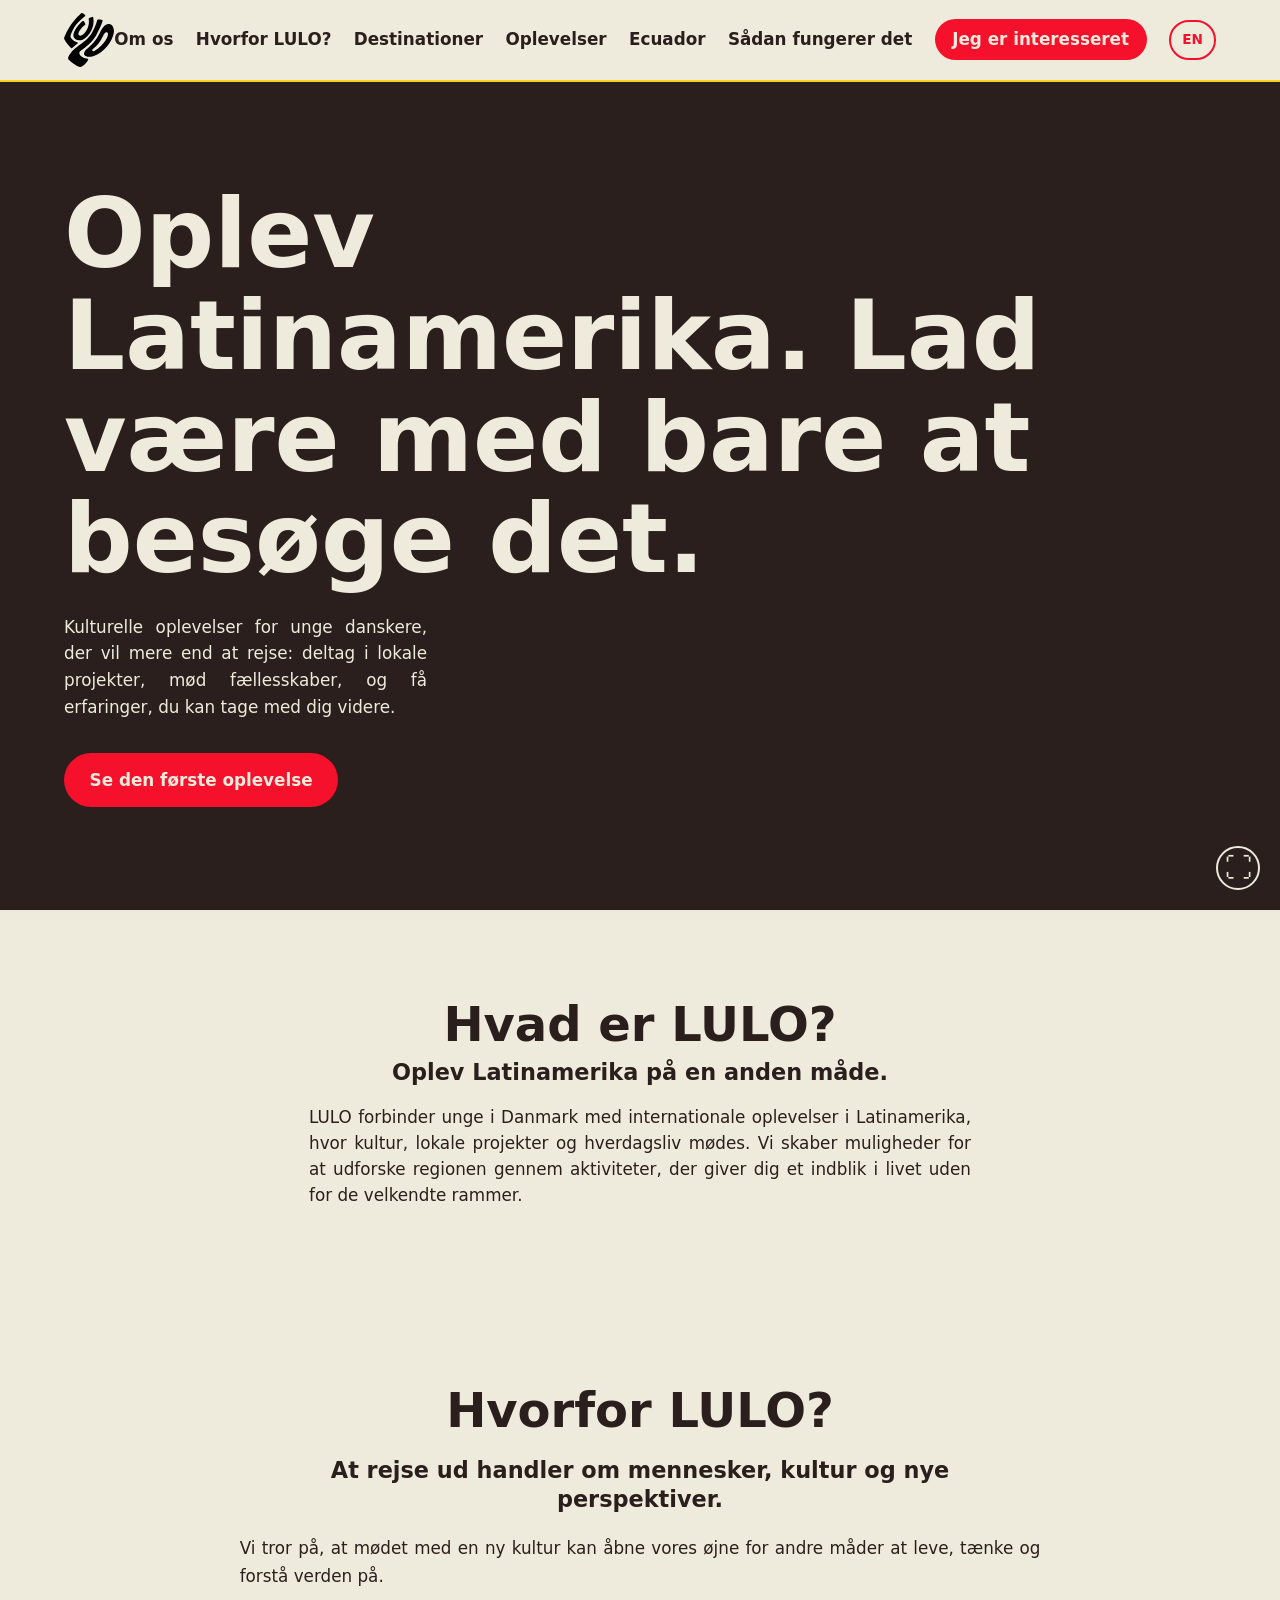
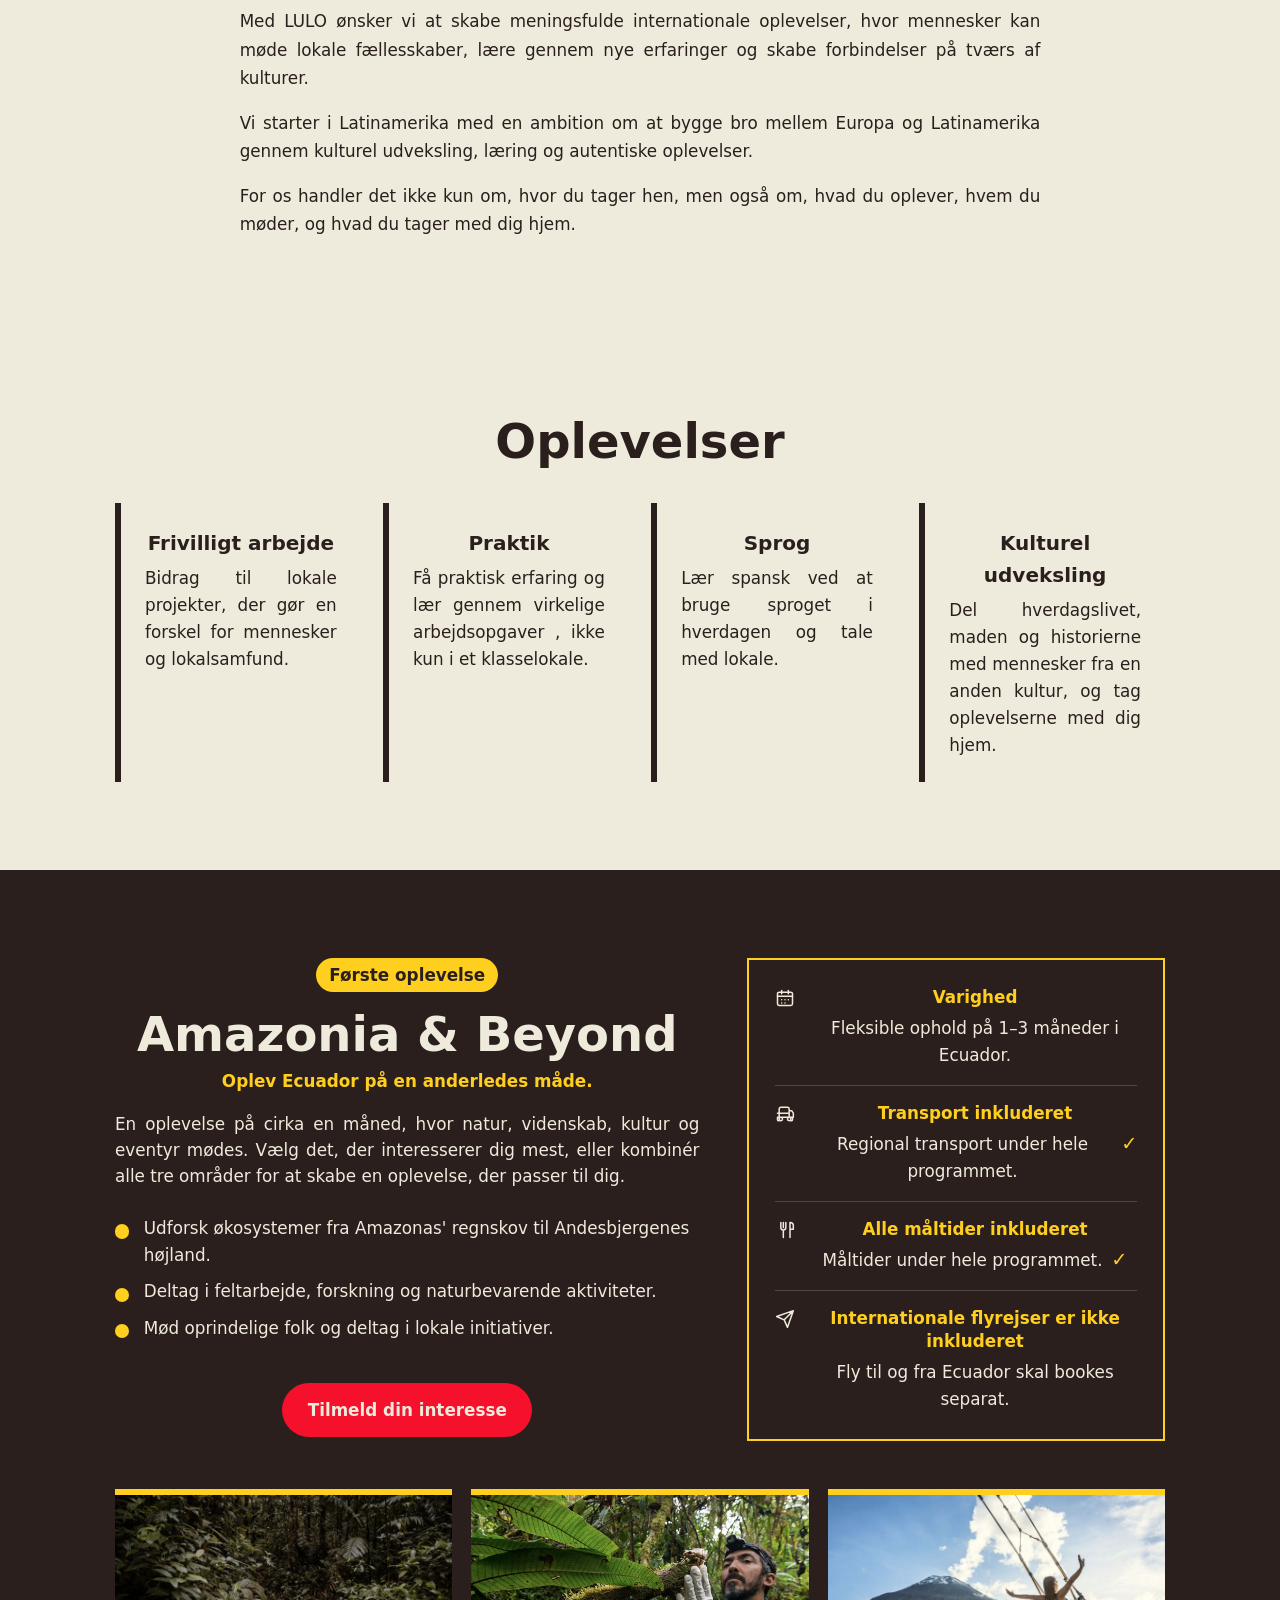
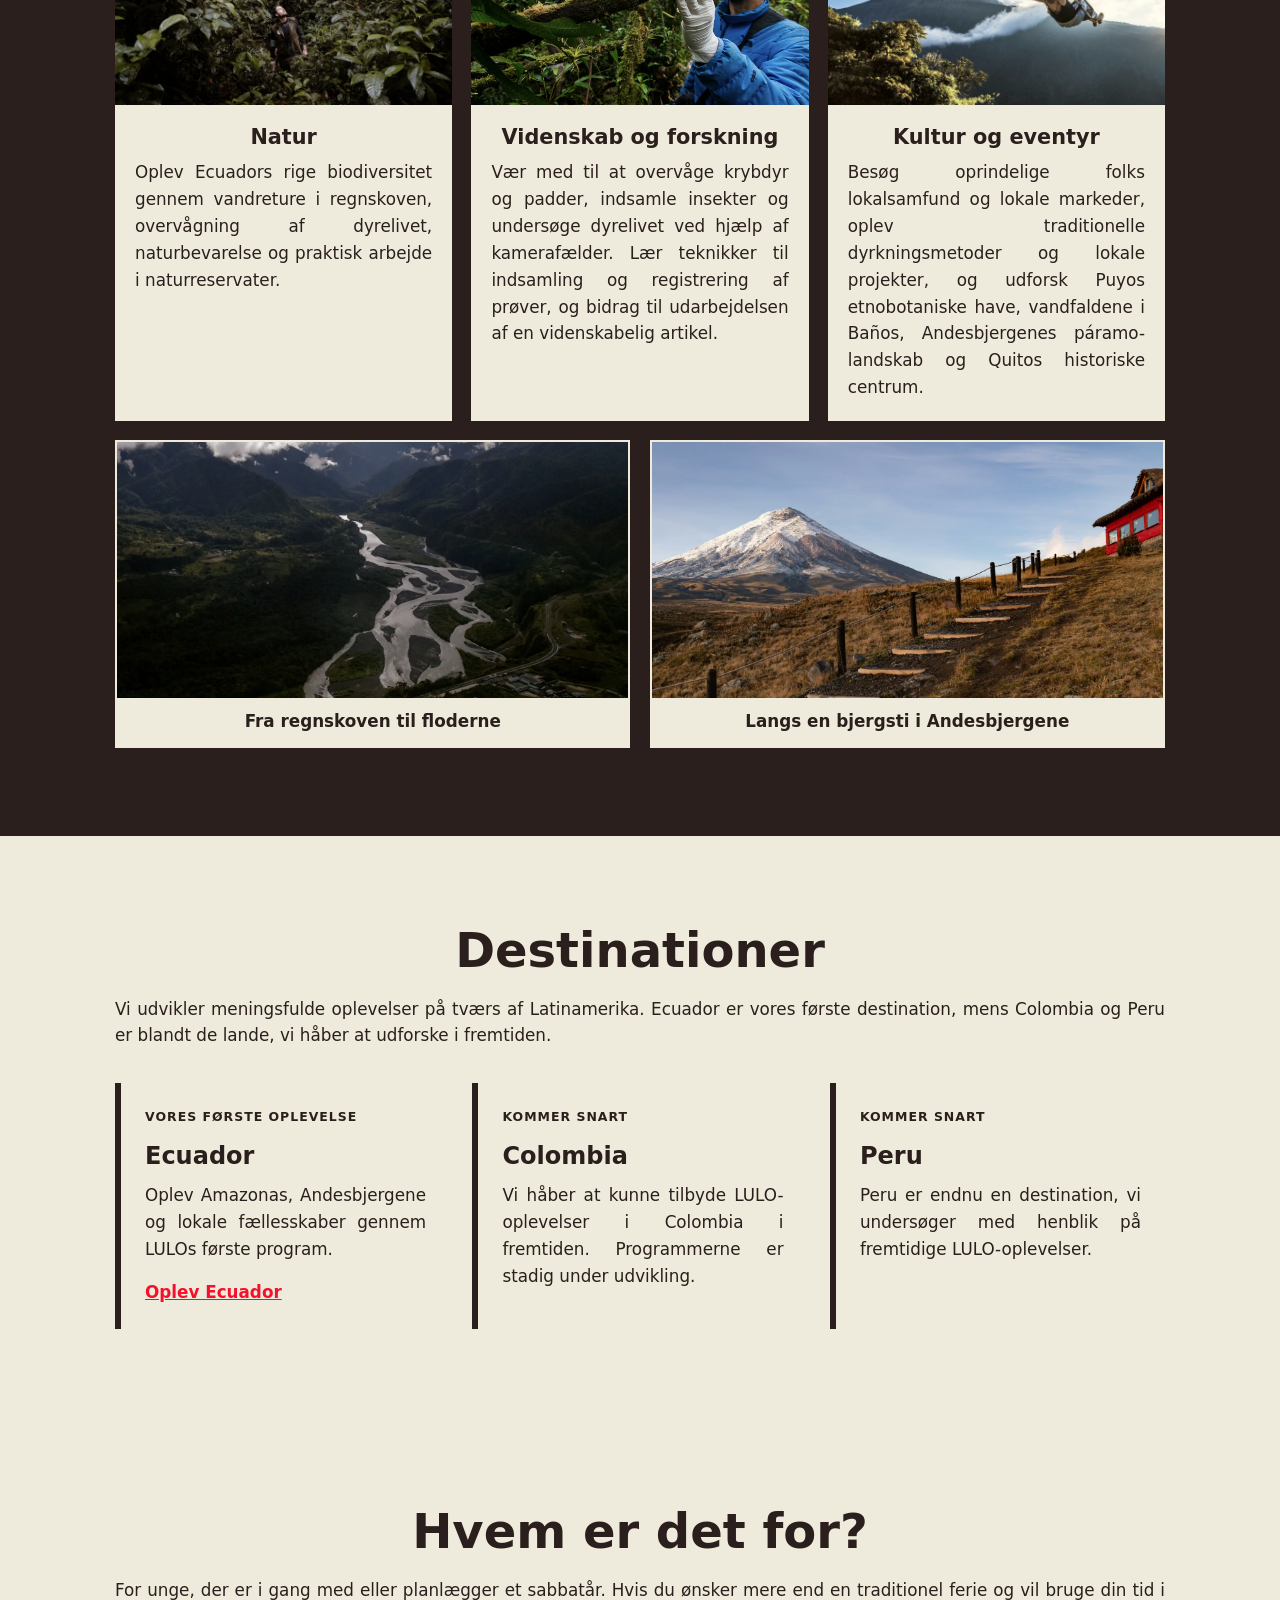
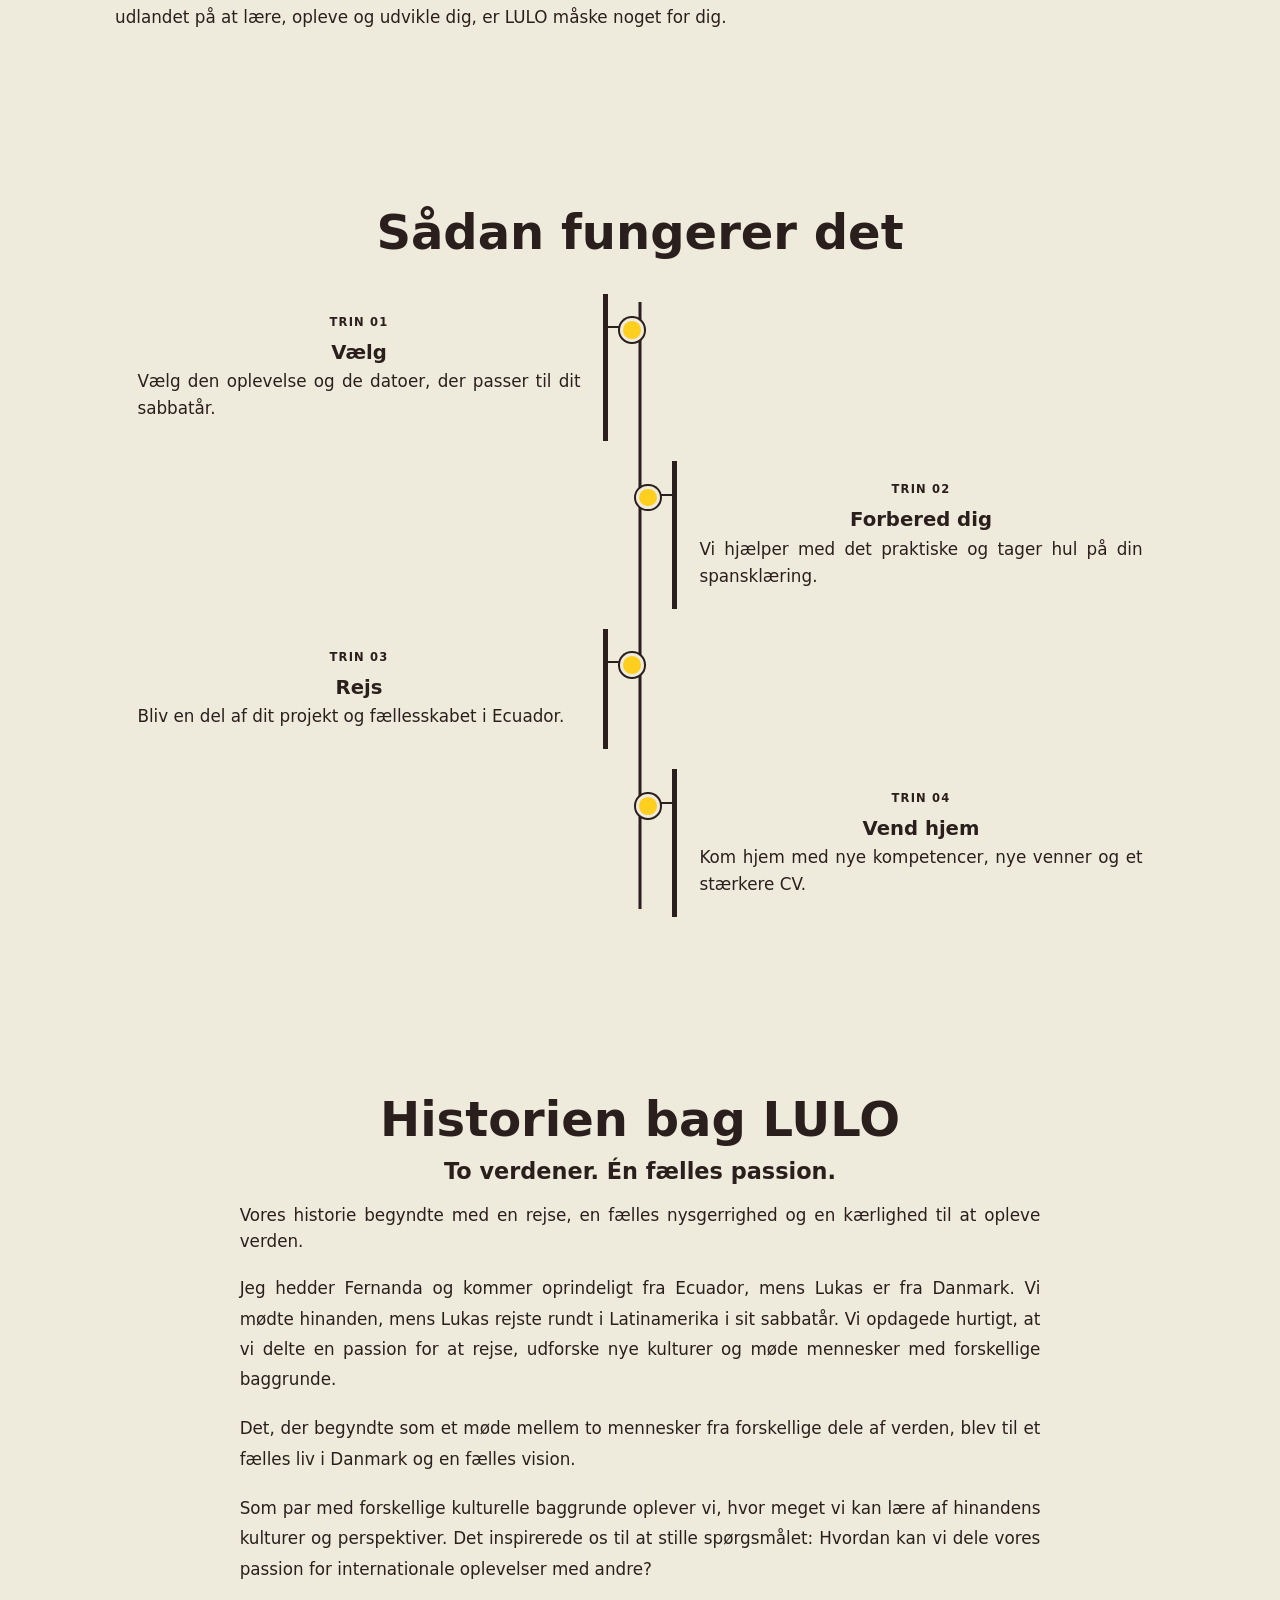
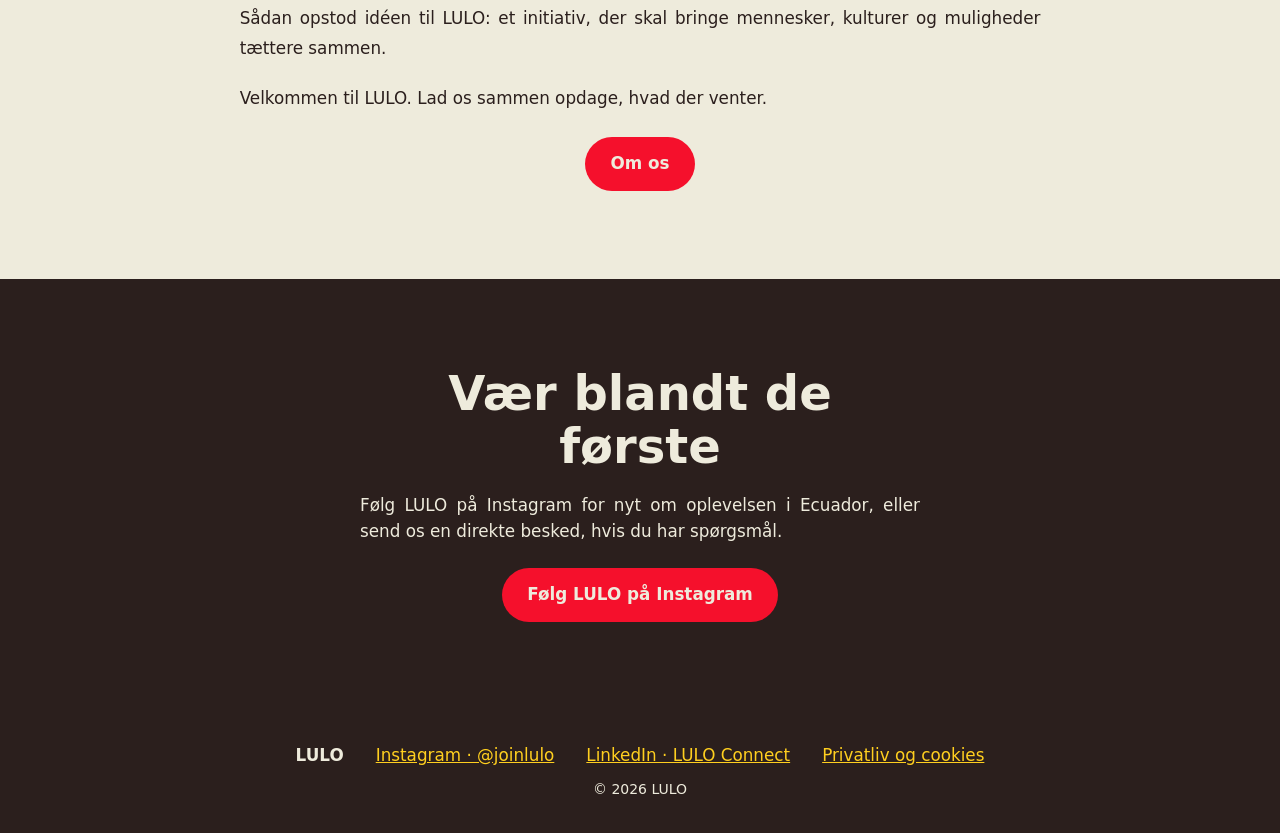
==== index.html @ 4ddab5bb "First upload" ====
<!DOCTYPE html>
<html lang="da">
<head>
  <!-- Basic page information and mobile viewport settings. -->
  <meta charset="utf-8">
  <meta name="viewport" content="width=device-width, initial-scale=1">
  <title>LULO – Oplev Latinamerika på en anden måde</title>
  <meta name="description" content="LULO forbinder unge danskere med meningsfulde kulturelle oplevelser i Latinamerika. Vi starter i Ecuador.">

  <!-- Use the visitor's system font; no external font request is needed. -->
  <link rel="stylesheet" href="css/style.css">

  <!-- Small icon shown in the browser tab. -->
  <link rel="icon" type="image/svg+xml" href="assets/lulo-logo-dark.svg">
  <link rel="icon" type="image/svg+xml" href="assets/lulo-logo-white.svg" media="(prefers-color-scheme: dark)">
</head>
<body>
  <a class="skip-link" href="#top">Gå til hovedindhold</a>

  <!-- Main navigation links to sections further down the page. -->
  <header class="nav">
    <a class="logo" href="index.html#top" aria-label="LULO – forsiden">
      <img src="assets/lulo-logo-dark.svg" alt="LULO">
    </a>
    <button class="nav-toggle" type="button" aria-label="Åbn menu" aria-expanded="false" aria-controls="primary-navigation">
      <span></span>
      <span></span>
      <span></span>
    </button>
    <nav id="primary-navigation" aria-label="Hovednavigation" lang="da">
      <a href="who-we-are.html">Om os</a>
      <a href="#why">Hvorfor LULO?</a>
      <a href="#destinations">Destinationer</a>
      <a href="#experiences">Oplevelser</a>
      <a href="#ecuador">Ecuador</a>
      <a href="#how">Sådan fungerer det</a>
      <a class="btn small" href="#interest">Jeg er interesseret</a>
      <button class="language-toggle" type="button" aria-label="Switch language to English">EN</button>
    </nav>
  </header>

  <main id="top">

    <!-- First section visitors see when they open the site. -->
    <section class="hero">
      <div class="hero-text" lang="da">
        <h1>Oplev Latinamerika. Lad være med bare at besøge det.</h1>
        <p>Kulturelle oplevelser for unge danskere, der vil mere end at rejse: deltag i lokale projekter, mød fællesskaber, og få erfaringer, du kan tage med dig videre.</p>
        <a class="btn" href="#ecuador">Se den første oplevelse</a>
      </div>
      <video
        class="hero-video"
        autoplay
        muted
        playsinline
        preload="auto"
        poster="assets/frontpage/photos/amazon-river.webp"
        aria-label="Video om Ecuadors biodiversitet"
      >
        <source src="assets/frontpage/LULO_finalvideo-hero-part1.mp4" type="video/mp4">
        Din browser understøtter ikke videoafspilning.
      </video>
      <button class="hero-fullscreen" type="button" aria-label="Vis hero i fuld skærm" title="Vis i fuld skærm">⛶</button>
    </section>

    <!-- Explains what LULO is before describing why it exists. -->
    <section class="sec" id="what" lang="da">
      <div class="what-copy">
        <h2>Hvad er LULO?</h2>
        <p class="what-tagline">Oplev Latinamerika på en anden måde.</p>
        <p class="lead">LULO forbinder unge i Danmark med internationale oplevelser i Latinamerika, hvor kultur, lokale projekter og hverdagsliv mødes. Vi skaber muligheder for at udforske regionen gennem aktiviteter, der giver dig et indblik i livet uden for de velkendte rammer.</p>
      </div>
    </section>

    <!-- Explains the motivation and values behind LULO. -->
    <section class="sec alt" id="why" lang="da">
      <div class="why-copy">
        <h2>Hvorfor LULO?</h2>
        <h3>At rejse ud handler om mennesker, kultur og nye perspektiver.</h3>
        <p>Vi tror på, at mødet med en ny kultur kan åbne vores øjne for andre måder at leve, tænke og forstå verden på.</p>
        <p>Med LULO ønsker vi at skabe meningsfulde internationale oplevelser, hvor mennesker kan møde lokale fællesskaber, lære gennem nye erfaringer og skabe forbindelser på tværs af kulturer.</p>
        <p>Vi starter i Latinamerika med en ambition om at bygge bro mellem Europa og Latinamerika gennem kulturel udveksling, læring og autentiske oplevelser.</p>
        <p>For os handler det ikke kun om, hvor du tager hen, men også om, hvad du oplever, hvem du møder, og hvad du tager med dig hjem.</p>
      </div>
    </section>

    <!-- Cards describing the different types of experience. -->
    <section class="sec alt" id="experiences" lang="da">
      <h2>Oplevelser</h2>
      <div class="grid four">
        <article class="card reveal">
          <h3>Frivilligt arbejde</h3>
          <p>Bidrag til lokale projekter, der gør en forskel for mennesker og lokalsamfund.</p>
        </article>
        <article class="card reveal">
          <h3>Praktik</h3>
          <p>Få praktisk erfaring og lær gennem virkelige arbejdsopgaver , ikke kun i et klasselokale.</p>
        </article>
        <article class="card reveal">
          <h3>Sprog</h3>
          <p>Lær spansk ved at bruge sproget i hverdagen og tale med lokale.</p>
        </article>
        <article class="card reveal">
          <h3>Kulturel udveksling</h3>
          <p>Del hverdagslivet, maden og historierne med mennesker fra en anden kultur, og tag oplevelserne med dig hjem.</p>
        </article>
      </div>

    </section>

    <!-- Details about the first programme, based in Ecuador. -->
    <section class="sec dark" id="ecuador" lang="da">
      <div class="product">
        <div>
          <p class="tag">Første oplevelse</p>
          <h2>Amazonia &amp; Beyond</h2>
          <p class="tagline">Oplev Ecuador på en anderledes måde.</p>
          <p class="lead">En oplevelse på cirka en måned, hvor natur, videnskab, kultur og eventyr mødes. Vælg det, der interesserer dig mest, eller kombinér alle tre områder for at skabe en oplevelse, der passer til dig.</p>
          <ul class="ticks">
            <li>Udforsk økosystemer fra Amazonas' regnskov til Andesbjergenes højland.</li>
            <li>Deltag i feltarbejde, forskning og naturbevarende aktiviteter.</li>
            <li>Mød oprindelige folk og deltag i lokale initiativer.</li>
          </ul>
          <a class="btn yellow" href="#interest">Tilmeld din interesse</a>
        </div>
        <aside class="facts">
          <dl>
            <div class="fact-item">
              <svg class="fact-icon" viewBox="0 0 24 24" aria-hidden="true" focusable="false">
                <rect x="3" y="5" width="18" height="16" rx="2"></rect>
                <path d="M16 3v4M8 3v4M3 10h18M8 14h.01M12 14h.01M16 14h.01M8 18h.01M12 18h.01"></path>
              </svg>
              <div>
                <dt>Varighed</dt>
                <dd>Fleksible ophold på 1–3 måneder i Ecuador.</dd>
              </div>
            </div>
            <div class="fact-item">
              <svg class="fact-icon" viewBox="0 0 24 24" aria-hidden="true" focusable="false">
                <path d="M5 16V6a2 2 0 0 1 2-2h8a2 2 0 0 1 2 2v10M3 16h18v3a1 1 0 0 1-1 1h-1M5 20H4a1 1 0 0 1-1-1v-3M17 8h3l2 3v5h-5M3 11h14M7 20a2 2 0 1 0 0-4 2 2 0 0 0 0 4ZM17 20a2 2 0 1 0 0-4 2 2 0 0 0 0 4Z"></path>
              </svg>
              <div>
                <dt>Transport inkluderet</dt>
                <dd class="fact-description">Regional transport under hele programmet.<span class="fact-check" aria-hidden="true">✓</span></dd>
              </div>
            </div>
            <div class="fact-item">
              <svg class="fact-icon" viewBox="0 0 24 24" aria-hidden="true" focusable="false">
                <path d="M7 3v6M10 3v6M13 3v6M7 9a3 3 0 0 0 6 0M10 12v9M18 3v18M18 3a4 4 0 0 1 4 4v4h-4"></path>
              </svg>
              <div>
                <dt>Alle måltider inkluderet</dt>
                <dd class="fact-description">Måltider under hele programmet.<span class="fact-check" aria-hidden="true">✓</span></dd>
              </div>
            </div>
            <div class="fact-item">
              <svg class="fact-icon" viewBox="0 0 24 24" aria-hidden="true" focusable="false">
                <path d="m22 2-7 20-4-9-9-4 20-7ZM22 2 11 13"></path>
              </svg>
              <div>
                <dt>Internationale flyrejser er ikke inkluderet</dt>
                <dd>Fly til og fra Ecuador skal bookes separat.</dd>
              </div>
            </div>
          </dl>
        </aside>
      </div>

      <div class="product-highlights">
        <article class="product-category">
          <img src="assets/frontpage/product/rainforest-explorer.webp" alt="En person udforsker den tætte regnskov" loading="lazy" decoding="async">
          <div class="product-category-copy">
            <h3>Natur</h3>
            <p>Oplev Ecuadors rige biodiversitet gennem vandreture i regnskoven, overvågning af dyrelivet, naturbevarelse og praktisk arbejde i naturreservater.</p>
          </div>
        </article>
        <article class="product-category">
          <img src="assets/frontpage/product/wildlife-research.webp" alt="En forsker undersøger en lille frø i regnskoven" loading="lazy" decoding="async">
          <div class="product-category-copy">
            <h3>Videnskab og forskning</h3>
            <p>Vær med til at overvåge krybdyr og padder, indsamle insekter og undersøge dyrelivet ved hjælp af kamerafælder. Lær teknikker til indsamling og registrering af prøver, og bidrag til udarbejdelsen af en videnskabelig artikel.</p>
          </div>
        </article>
        <article class="product-category">
          <img src="assets/frontpage/product/culture-adventure.webp" alt="En besøgende svinger sig over en andinsk dal med en vulkan i baggrunden" loading="lazy" decoding="async">
          <div class="product-category-copy">
            <h3>Kultur og eventyr</h3>
            <p>Besøg oprindelige folks lokalsamfund og lokale markeder, oplev traditionelle dyrkningsmetoder og lokale projekter, og udforsk Puyos etnobotaniske have, vandfaldene i Baños, Andesbjergenes páramo-landskab og Quitos historiske centrum.</p>
          </div>
        </article>
      </div>

      <div class="product-landscapes">
        <figure class="product-landscape">
          <img src="assets/frontpage/product/river-valley.webp" alt="En flod snor sig gennem en skovklædt dal" loading="lazy" decoding="async">
          <figcaption>Fra regnskoven til floderne</figcaption>
        </figure>
        <figure class="product-landscape">
          <img src="assets/frontpage/product/andean-adventure.webp" alt="En snedækket vulkan og en bjergsti i Ecuadors højland" loading="lazy" decoding="async">
          <figcaption>Langs en bjergsti i Andesbjergene</figcaption>
        </figure>
      </div>

    </section>

    <!-- Introduces the destinations, distinguishing the current programme from future plans. -->
    <section class="sec alt" id="destinations" lang="da">
      <h2>Destinationer</h2>
      <p class="lead">Vi udvikler meningsfulde oplevelser på tværs af Latinamerika. Ecuador er vores første destination, mens Colombia og Peru er blandt de lande, vi håber at udforske i fremtiden.</p>
      <div class="grid three destination-grid">
        <article class="card destination-card">
          <p class="destination-status">Vores første oplevelse</p>
          <h3>Ecuador</h3>
          <p>Oplev Amazonas, Andesbjergene og lokale fællesskaber gennem LULOs første program.</p>
          <a href="#ecuador">Oplev Ecuador</a>
        </article>
        <article class="card destination-card destination-card-upcoming">
          <p class="destination-status">Kommer snart</p>
          <h3>Colombia</h3>
          <p>Vi håber at kunne tilbyde LULO-oplevelser i Colombia i fremtiden. Programmerne er stadig under udvikling.</p>
        </article>
        <article class="card destination-card destination-card-upcoming">
          <p class="destination-status">Kommer snart</p>
          <h3>Peru</h3>
          <p>Peru er endnu en destination, vi undersøger med henblik på fremtidige LULO-oplevelser.</p>
        </article>
      </div>
    </section>

    <!-- Helps visitors decide whether the programme suits them. -->
    <section class="sec alt" id="who" lang="da">
      <h2>Hvem er det for?</h2>
      <p class="lead">For unge, der er i gang med eller planlægger et sabbatår. Hvis du ønsker mere end en traditionel ferie og vil bruge din tid i udlandet på at lære, opleve og udvikle dig, er LULO måske noget for dig.</p>
    </section>

    <!-- Four steps from choosing an experience to returning home. -->
    <section class="sec" id="how" lang="da">
      <h2>Sådan fungerer det</h2>
      <ol class="steps">
        <li class="reveal">
          <h3>Vælg</h3>
          <p>Vælg den oplevelse og de datoer, der passer til dit sabbatår.</p>
        </li>
        <li class="reveal">
          <h3>Forbered dig</h3>
          <p>Vi hjælper med det praktiske og tager hul på din spansklæring.</p>
        </li>
        <li class="reveal">
          <h3>Rejs</h3>
          <p>Bliv en del af dit projekt og fællesskabet i Ecuador.</p>
        </li>
        <li class="reveal">
          <h3>Vend hjem</h3>
          <p>Kom hjem med nye kompetencer, nye venner og et stærkere CV.</p>
        </li>
      </ol>
    </section>

    <!-- LULO's story appears near the end, before the final call to action. -->
    <section class="sec alt" id="story" lang="da">
      <div class="story-content">
        <h2>Historien bag LULO</h2>
        <h3 class="story-subtitle">To verdener. Én fælles passion.</h3>
        <p class="lead">Vores historie begyndte med en rejse, en fælles nysgerrighed og en kærlighed til at opleve verden.</p>
        <p>Jeg hedder Fernanda og kommer oprindeligt fra Ecuador, mens Lukas er fra Danmark. Vi mødte hinanden, mens Lukas rejste rundt i Latinamerika i sit sabbatår. Vi opdagede hurtigt, at vi delte en passion for at rejse, udforske nye kulturer og møde mennesker med forskellige baggrunde.</p>
        <p>Det, der begyndte som et møde mellem to mennesker fra forskellige dele af verden, blev til et fælles liv i Danmark og en fælles vision.</p>
        <p>Som par med forskellige kulturelle baggrunde oplever vi, hvor meget vi kan lære af hinandens kulturer og perspektiver. Det inspirerede os til at stille spørgsmålet: Hvordan kan vi dele vores passion for internationale oplevelser med andre?</p>
        <p>Sådan opstod idéen til LULO: et initiativ, der skal bringe mennesker, kulturer og muligheder tættere sammen.</p>
        <p>Velkommen til LULO. Lad os sammen opdage, hvad der venter.</p>
        <a class="btn" href="who-we-are.html">Om os</a>
      </div>
    </section>

    <!-- Contact visitors through LULO's current Instagram channel. -->
    <section class="sec dark" id="interest">
      <div class="form-wrap">
        <h2>Vær blandt de første</h2>
        <p class="lead">Følg LULO på Instagram for nyt om oplevelsen i Ecuador, eller send os en direkte besked, hvis du har spørgsmål.</p>
        <a class="btn yellow" href="https://www.instagram.com/joinlulo/" target="_blank" rel="noopener noreferrer">Følg LULO på Instagram</a>
      </div>
    </section>

  </main>

  <!-- Contact and legal links at the bottom of the page. -->
  <footer class="footer">
    <strong>LULO</strong>
    <a href="https://www.instagram.com/joinlulo/" target="_blank" rel="noopener noreferrer" aria-label="Følg LULO på Instagram, @joinlulo">Instagram · @joinlulo</a>
    <a href="https://www.linkedin.com/company/luloconnect/about/?viewAsMember=true" target="_blank" rel="noopener noreferrer" aria-label="LULO på LinkedIn">LinkedIn · LULO Connect</a>
    <a href="privacy.html">Privatliv og cookies</a>
    <small>© 2026 LULO</small>
  </footer>

  <!-- Interactive behaviour such as the navigation and reveal animations. -->
  <script src="js/main.js"></script>
  <script src="js/language.js"></script>
</body>
</html>
---- css/style.css ----
/*
  Cores e letra principais do site.
  Ao alterar estes valores, as cores usadas em várias secções atualizam-se juntas.
*/
:root {
  --blackish-brown: #2B1F1D;
  --soft-white: #EEEBDC;
  --golden-yellow: #FFCF1F;
  --punchy-red: #F5102C;
  --wine: var(--blackish-brown);
  --wine-dark: var(--blackish-brown);
  --yellow: var(--golden-yellow);
  --cream: var(--soft-white);
  --cream-shade: var(--soft-white);
  --font: system-ui, -apple-system, BlinkMacSystemFont, "Segoe UI", sans-serif;
}

/* Regras base partilhadas por toda a página. */
* {
  box-sizing: border-box;
  margin: 0;
}

html {
  scroll-behavior: smooth;
}

body {
  font-family: var(--font);
  background: var(--cream);
  color: var(--wine-dark);
  line-height: 1.6;
  font-size: 1.05rem;
}

a {
  color: var(--punchy-red);
}

/* Lets keyboard users skip repeated navigation and reach page content. */
.skip-link {
  position: fixed;
  top: .75rem;
  left: .75rem;
  z-index: 30;
  padding: .65rem 1rem;
  transform: translateY(-160%);
  background: var(--cream);
  color: var(--wine);
  font-weight: 700;
}

.skip-link:focus {
  transform: translateY(0);
}

/* Contorno visível quando se navega com teclado. */
:focus-visible {
  outline: 3px solid var(--punchy-red);
  outline-offset: 3px;
}

/* Barra de navegação fixa no topo; o JavaScript pode escondê-la no scroll. */
.nav {
  position: sticky;
  top: 0;
  z-index: 10;
  display: flex;
  justify-content: space-between;
  align-items: center;
  padding: .8rem 5vw;
  background: var(--cream);
  border-bottom: 2px solid var(--yellow);
  transition: transform .25s ease;
  will-change: transform;
}

/* Esta classe é adicionada pelo JavaScript quando a página desce. */
.nav.nav-hidden {
  transform: translateY(calc(-100% - 2px));
}

/* Mostra novamente a barra quando o utilizador navega com teclado. */
.nav:focus-within {
  transform: translateY(0);
}

.logo {
  display: inline-flex;
  align-items: center;
  text-decoration: none;
  line-height: 0;
}

.logo img {
  display: block;
  width: auto;
  height: 54px;
  max-width: 60px;
  object-fit: contain;
}

.nav nav {
  display: flex;
  gap: 1.4rem;
  align-items: center;
}

.nav nav a {
  text-decoration: none;
  font-weight: 600;
}

.nav nav a:not(.btn) {
  color: var(--blackish-brown);
}

.nav nav a:not(.btn):hover,
.nav nav a:not(.btn):focus-visible,
.nav nav a:not(.btn):active,
.nav nav a:not(.btn)[aria-current="page"] {
  color: var(--punchy-red);
}

/* Compact language switcher shown beside the navigation links. */
.language-toggle {
  min-width: 44px;
  min-height: 40px;
  padding: .35rem .7rem;
  border: 2px solid var(--punchy-red);
  border-radius: 999px;
  background: transparent;
  color: var(--punchy-red);
  font: inherit;
  font-size: .85rem;
  font-weight: 800;
  cursor: pointer;
}

.language-toggle:hover {
  background: var(--wine);
  color: var(--cream);
}

.nav-toggle {
  display: none;
  width: 44px;
  height: 44px;
  padding: 0;
  border: 2px solid var(--punchy-red);
  border-radius: 50%;
  background: transparent;
  color: var(--punchy-red);
  cursor: pointer;
}

.nav-toggle span {
  display: block;
  width: 19px;
  height: 2px;
  margin: 0;
  border-radius: 2px;
  background: currentColor;
  transition: transform .2s ease, opacity .2s ease;
}

/* Estilo partilhado pelos botões e respetivas variações. */
.btn {
  display: inline-block;
  background: var(--punchy-red);
  color: var(--soft-white);
  font: inherit;
  font-weight: 700;
  padding: .85rem 1.6rem;
  border-radius: 999px;
  border: 0;
  text-decoration: none;
  cursor: pointer;
}

.btn:hover {
  background: var(--wine-dark);
}

.btn.small {
  padding: .45rem 1.1rem;
}

.btn.yellow {
  background: var(--punchy-red);
  color: var(--soft-white);
}

.btn.yellow:hover {
  background: var(--blackish-brown);
}

/* Primeira secção da página. */
.hero {
  position: relative;
  display: grid;
  grid-template-columns: minmax(0, 1fr);
  align-items: center;
  min-height: min(92vh, 850px);
  padding: 4rem 5vw;
  background: var(--wine);
  color: var(--cream);
  overflow: hidden;
  text-align: left;
}

/* Escurece ligeiramente o vídeo para o texto do hero continuar legível. */
.hero::before {
  content: "";
  position: absolute;
  inset: 0;
  z-index: 1;
  background: linear-gradient(90deg, rgb(43 31 29 / 82%), rgb(43 31 29 / 38%)),
    linear-gradient(0deg, rgb(43 31 29 / 28%), transparent);
  pointer-events: none;
}

.hero-text {
  position: relative;
  z-index: 2;
  width: 100%;
  max-width: 1000px;
}

.hero:fullscreen {
  width: 100vw;
  height: 100vh;
  min-height: 100vh;
  grid-template-columns: minmax(0, 1fr);
}

.hero-fullscreen {
  position: absolute;
  right: 1.25rem;
  bottom: 1.25rem;
  z-index: 3;
  display: grid;
  place-items: center;
  width: 44px;
  height: 44px;
  border: 2px solid var(--cream);
  border-radius: 50%;
  background: var(--wine);
  color: var(--cream);
  font: inherit;
  font-size: 1.7rem;
  line-height: 1;
  cursor: pointer;
}

.hero-fullscreen:hover {
  background: var(--yellow);
  color: var(--wine-dark);
}

.hero h1 {
  max-width: 100%;
  font-size: clamp(3rem, 8.5vw, 6rem);
  line-height: 1.06;
  font-weight: 800;
  margin-bottom: 1.4rem;
  text-align: left;
}

.hero p {
  font-size: 1.05rem;
  max-width: 34ch;
  margin: 0 0 2rem;
  text-align: left;
}

.hero .btn {
  background: var(--punchy-red);
  color: var(--soft-white);
}

.hero .btn:hover {
  background: var(--blackish-brown);
}

/* Vídeo do Equador no hero; só começa a carregar quando o visitante carrega em play. */
.hero-video {
  position: absolute;
  inset: 0;
  z-index: 0;
  display: block;
  width: 100%;
  height: 100%;
  object-fit: cover;
  background: var(--blackish-brown);
}

/* Espaçamento e largura comuns às secções de conteúdo. */
.sec {
  padding: 5.5rem 5vw;
}

/* Center the site's written content while retaining each layout's structure. */
main,
.footer {
  text-align: center;
}

/* Justifica os parágrafos sem alterar o alinhamento dos títulos e rótulos. */
main p:not(.tag):not(.tagline):not(.what-tagline):not(.destination-status) {
  text-align: justify;
}

.product-category-copy,
.product-landscape figcaption,
.facts dt,
.facts dd {
  text-align: center;
}

.ticks {
  display: table;
  margin-inline: auto;
  text-align: left;
}

.destination-card {
  align-items: center;
}

.steps li:nth-child(odd) {
  text-align: center;
}

.footer {
  justify-content: center;
}

.sec > h2,
.sec > .lead,
.sec > .grid,
.sec > .steps,
.product,
.form-wrap {
  max-width: 1050px;
  margin-inline: auto;
}

.sec h2 {
  font-size: clamp(1.9rem, 4vw, 3rem);
  line-height: 1.1;
  font-weight: 800;
  margin-bottom: 1.2rem;
}

.lead {
  font-size: 1.05rem;
  max-width: 62ch;
  margin-inline: auto;
  line-height: 1.55;
}

.what-copy {
  max-width: 1050px;
  margin-inline: auto;
}

.what-copy .lead {
  margin-inline: auto;
}

.what-tagline {
  max-width: 62ch;
  margin: -.7rem auto 1rem;
  color: var(--wine);
  font-size: 1.4rem;
  font-weight: 700;
  line-height: 1.3;
  text-align: center;
}

/* Fundos alternativos usados para separar visualmente as secções. */
.alt {
  background: var(--cream-shade);
}

.dark {
  background: var(--wine-dark);
  color: var(--cream);
}

.dark a:not(.btn) {
  color: var(--golden-yellow);
}

/* Grelhas de cartões para diferentes conteúdos. */
.grid {
  display: grid;
  gap: 1.4rem;
  margin-top: 2.2rem;
}

.grid.four {
  grid-template-columns: repeat(auto-fit, minmax(210px, 1fr));
}

.grid.three {
  grid-template-columns: repeat(auto-fit, minmax(260px, 1fr));
}

.card {
  background: var(--cream);
  border-left: 6px solid var(--yellow);
  padding: 1.5rem;
}

.alt .card {
  border-left-color: var(--wine);
}

/* Cards for current and planned LULO destinations. */
.destination-card {
  display: flex;
  flex-direction: column;
  align-items: flex-start;
  min-height: 230px;
}

.destination-status {
  margin-bottom: .65rem;
  color: var(--wine);
  font-size: .78rem;
  font-weight: 800;
  letter-spacing: .08em;
  text-transform: uppercase;
}

.card.destination-card h3 {
  font-size: 1.5rem;
}

.destination-card a {
  margin-top: auto;
  padding-top: 1rem;
  color: var(--punchy-red);
  font-weight: 800;
}

.destination-card-upcoming {
  background: var(--cream);
}

.why-copy {
  max-width: 1050px;
  margin-inline: auto;
}

.why-copy h3 {
  max-width: 45ch;
  margin-inline: auto;
  margin-bottom: 1.25rem;
  font-size: 1.4rem;
  line-height: 1.3;
}

.why-copy p {
  max-width: 75ch;
  margin-inline: auto;
  margin-top: 1rem;
  line-height: 1.7;
}

/* Introductory banner and long-form sections on the Who We Are page. */
.story-hero {
  display: grid;
  grid-template-columns: 1.1fr .9fr;
  align-items: center;
  gap: 3rem;
  padding: 4.5rem 8vw;
  background: var(--wine);
  color: var(--cream);
}

.story-hero-copy h1 {
  max-width: 15ch;
  margin: .8rem 0 1rem;
  font-size: clamp(2.4rem, 5vw, 4.5rem);
  line-height: 1.05;
}

.story-hero-copy > p:last-child {
  max-width: 55ch;
  margin-inline: auto;
  font-size: 1.05rem;
}

.story-hero img {
  display: block;
  width: 100%;
  max-height: 430px;
  aspect-ratio: 4 / 3;
  object-fit: cover;
  border: 8px solid var(--cream);
  border-radius: 48% 48% 12px 12px;
}

.story-content {
  max-width: 900px;
  margin-inline: auto;
}

.story-content > p:not(.lead) {
  max-width: 75ch;
  margin: 1.2rem auto 0;
  line-height: 1.8;
}

.story-content > .lead {
  max-width: 75ch;
}

.story-subtitle {
  margin: -.5rem 0 1rem;
  font-size: 1.4rem;
  line-height: 1.3;
}

.story-two-column {
  display: grid;
  grid-template-columns: repeat(2, minmax(0, 1fr));
  gap: 6rem;
  max-width: 1050px;
  margin-inline: auto;
  container-type: inline-size;
}

.story-two-column p {
  max-width: none;
  margin: .8rem 0 0;
  line-height: 1.8;
}

.story-two-column h2 {
  white-space: nowrap;
  font-size: clamp(1rem, calc(1rem + 1vw), 2rem);
  font-size: clamp(1.25rem, calc(4cqi - .25rem), 2.3rem);
}

.story-content .btn {
  margin-top: 1.5rem;
}

.card h3 {
  font-size: 1.25rem;
  margin-bottom: .4rem;
}

/* Conteúdo da experiência no Equador e respetivos detalhes. */
.product {
  display: grid;
  grid-template-columns: 1.4fr 1fr;
  gap: 3rem;
  align-items: start;
}

.tag {
  display: inline-block;
  background: var(--yellow);
  color: var(--wine-dark);
  font-weight: 700;
  padding: .2rem .8rem;
  border-radius: 999px;
  margin-bottom: 1rem;
}

.tagline {
  margin: -.7rem 0 1rem;
  color: var(--yellow);
  font-size: 1.05rem;
  font-weight: 700;
}

.product-highlights {
  display: grid;
  grid-template-columns: repeat(3, minmax(0, 1fr));
  gap: 1.2rem;
  max-width: 1050px;
  margin: 3rem auto 0;
}

.product-category {
  display: flex;
  min-width: 0;
  flex-direction: column;
  overflow: hidden;
  border-top: 6px solid var(--yellow);
  background: var(--cream);
  color: var(--wine-dark);
}

.product-category img {
  display: block;
  width: 100%;
  aspect-ratio: 16 / 10;
  object-fit: cover;
}

.product-category-copy {
  flex: 1;
  padding: 1.25rem;
}

.product-category h3 {
  margin-bottom: .55rem;
  font-size: 1.3rem;
  line-height: 1.2;
}

.product-landscapes {
  display: grid;
  grid-template-columns: repeat(2, minmax(0, 1fr));
  gap: 1.2rem;
  max-width: 1050px;
  margin: 1.2rem auto 0;
}

.product-landscape {
  min-width: 0;
  overflow: hidden;
  border: 2px solid var(--cream);
  background: var(--cream);
  color: var(--wine-dark);
}

.product-landscape img {
  display: block;
  width: 100%;
  aspect-ratio: 2 / 1;
  object-fit: cover;
}

.product-landscape figcaption {
  padding: .65rem .9rem;
  font-weight: 700;
}

.ticks {
  list-style: none;
  padding: 0;
  margin: 1.6rem 0 2rem;
}

.ticks li {
  padding-left: 1.8rem;
  margin-bottom: .6rem;
  position: relative;
}

/* Pequeno círculo amarelo usado como marcador da lista. */
.ticks li::before {
  content: "";
  position: absolute;
  left: 0;
  top: .55em;
  width: .9rem;
  height: .9rem;
  border-radius: 50%;
  background: var(--yellow);
}

.facts {
  border: 2px solid var(--yellow);
  padding: 1.6rem;
}

.facts dl {
  margin: 0;
}

.fact-item {
  display: grid;
  grid-template-columns: 1.35rem minmax(0, 1fr);
  gap: .6rem 1rem;
  padding: 1rem 0;
  border-bottom: 1px solid rgb(250 244 233 / 18%);
}

.fact-item:first-child {
  padding-top: 0;
}

.fact-item:last-child {
  padding-bottom: 0;
  border-bottom: 0;
}

.fact-icon {
  width: 1.25rem;
  height: 1.25rem;
  margin-top: .15rem;
  fill: none;
  stroke: var(--cream);
  stroke-width: 1.8;
  stroke-linecap: round;
  stroke-linejoin: round;
}

.facts dt {
  color: var(--yellow);
  font-weight: 600;
  line-height: 1.4;
}

.facts dd {
  margin: .35rem 0 0;
}

.fact-description {
  display: flex;
  align-items: baseline;
  justify-content: center;
  gap: .55rem;
}

.fact-check {
  flex: 0 0 auto;
  color: var(--golden-yellow);
  font-size: 1.15em;
  font-weight: 800;
  line-height: 1;
}

/* Linha temporal dos passos em "How it works". */
.steps {
  list-style: none;
  padding: 0;
  display: grid;
  position: relative;
  grid-template-columns: minmax(0, 1fr) 4rem minmax(0, 1fr);
  gap: 1.25rem 0;
  margin-top: 2.2rem;
  counter-reset: step;
}

.steps::before {
  content: "";
  position: absolute;
  top: .5rem;
  bottom: .5rem;
  left: 50%;
  width: 3px;
  background: var(--wine);
  transform: translateX(-50%);
}

.steps li {
  position: relative;
  min-width: 0;
  padding: 1.2rem 1.4rem;
  background: var(--cream-shade);
  counter-increment: step;
}

.steps li:nth-child(1) {
  grid-column: 1;
  grid-row: 1;
}

.steps li:nth-child(2) {
  grid-column: 3;
  grid-row: 2;
}

.steps li:nth-child(3) {
  grid-column: 1;
  grid-row: 3;
}

.steps li:nth-child(4) {
  grid-column: 3;
  grid-row: 4;
}

.steps li:nth-child(odd) {
  border-right: 5px solid var(--wine);
  text-align: center;
}

.steps li:nth-child(even) {
  border-left: 5px solid var(--wine);
}

.steps li::before {
  content: "";
  position: absolute;
  top: 1.55rem;
  z-index: 1;
  width: 1.1rem;
  height: 1.1rem;
  border: 3px solid var(--cream);
  border-radius: 50%;
  background: var(--yellow);
  box-shadow: 0 0 0 2px var(--wine);
}

.steps li:nth-child(odd)::before {
  right: -2.55rem;
}

.steps li:nth-child(even)::before {
  left: -2.55rem;
}

.steps li::after {
  content: "";
  position: absolute;
  top: 2.05rem;
  width: 1.45rem;
  height: 2px;
  background: var(--wine);
}

.steps li:nth-child(odd)::after {
  right: -1.45rem;
}

.steps li:nth-child(even)::after {
  left: -1.45rem;
}

.steps h3::before {
  content: "TRIN " counter(step, decimal-leading-zero);
  display: block;
  color: var(--wine);
  font-size: .72rem;
  letter-spacing: .1em;
  margin-bottom: .35rem;
}

html[lang="en"] .steps h3::before {
  content: "STEP " counter(step, decimal-leading-zero);
}

/* Contacto direto para registar interesse na experiência. */
.form-wrap {
  max-width: 560px;
}

.form-wrap > .btn {
  margin-top: 1.5rem;
}

/* Rodapé com contactos e ligações informativas. */
.footer {
  display: flex;
  flex-wrap: wrap;
  gap: .6rem 2rem;
  align-items: center;
  padding: 2rem 5vw;
  background: var(--wine);
  color: var(--cream);
}

.footer a {
  color: var(--golden-yellow);
}

.footer small {
  flex-basis: 100%;
}

/* Animação de entrada dos elementos marcados com .reveal. */
.js .reveal {
  opacity: 0;
  transform: translateY(22px);
  transition: opacity .6s ease, transform .6s ease;
  transition-delay: calc(var(--i, 0) * 90ms);
}

.js .reveal.in {
  opacity: 1;
  transform: none;
}

/* Reduz movimento para quem o desativou nas definições do sistema. */
@media (prefers-reduced-motion: reduce) {
  html {
    scroll-behavior: auto;
  }

  .nav {
    transition: none;
  }

  .nav-toggle span {
    transition: none;
  }

  .js .reveal {
    opacity: 1;
    transform: none;
    transition: none;
  }
}

/* Ajustes para ecrãs pequenos, como telemóveis. */
@media (min-width: 761px) and (max-width: 900px) {
  .nav-toggle {
    display: flex;
    flex-direction: column;
    align-items: center;
    justify-content: center;
    gap: 5px;
  }

  .nav nav {
    position: absolute;
    top: 100%;
    right: 0;
    left: 0;
    display: none;
    flex-direction: column;
    align-items: stretch;
    gap: 0;
    padding: .45rem 5vw 1rem;
    border-bottom: 2px solid var(--yellow);
    background: var(--cream);
    box-shadow: 0 10px 18px rgb(0 0 0 / 10%);
  }

  .nav.nav-menu-open nav {
    display: flex;
  }

  .nav nav a {
    padding: .7rem 0;
  }

  .nav nav .btn {
    margin-top: .45rem;
    padding: .65rem 1rem;
    text-align: center;
  }

  .language-toggle {
    align-self: center;
    margin-top: .7rem;
  }
}

@media (max-width: 760px) {
  .hero,
  .product,
  .story-hero {
    grid-template-columns: 1fr;
  }

  .story-hero {
    gap: 2rem;
    padding: 3.5rem 5vw;
  }

  .story-hero img {
    max-height: 330px;
  }

  .story-two-column {
    grid-template-columns: 1fr;
    gap: 2rem;
  }

  .story-two-column h2 {
    font-size: clamp(1.5rem, 5vw, 2rem);
  }

  .product-highlights,
  .product-landscapes {
    grid-template-columns: 1fr;
  }

  .steps {
    grid-template-columns: 1.5rem minmax(0, 1fr);
    gap: 1.2rem 0;
  }

  .steps::before {
    left: .75rem;
    transform: none;
  }

  .steps li:nth-child(n) {
    grid-column: 2;
    grid-row: auto;
    border-right: 0;
    border-left: 5px solid var(--wine);
    text-align: center;
  }

  .steps li::before {
    right: auto;
    left: -1.3rem;
  }

  .steps li::after {
    right: auto;
    left: -.75rem;
    width: .75rem;
  }

  .hero {
    min-height: min(92vh, 850px);
    padding: 3.5rem 5vw;
  }

  .hero h1 {
    font-size: clamp(2.6rem, 10vw, 4rem);
  }

  .logo img {
    height: 38px;
  }

  /* O menu compacto abre os links quando o visitante toca no botão. */
  .nav-toggle {
    display: flex;
    flex-direction: column;
    align-items: center;
    justify-content: center;
    gap: 5px;
  }

  .nav-toggle[aria-expanded="true"] span:first-child {
    transform: translateY(6px) rotate(45deg);
  }

  .nav-toggle[aria-expanded="true"] span:nth-child(2) {
    opacity: 0;
  }

  .nav-toggle[aria-expanded="true"] span:last-child {
    transform: translateY(-6px) rotate(-45deg);
  }

  .nav nav {
    position: absolute;
    top: 100%;
    right: 0;
    left: 0;
    display: none;
    flex-direction: column;
    align-items: stretch;
    gap: 0;
    padding: .45rem 5vw 1rem;
    border-bottom: 2px solid var(--yellow);
    background: var(--cream);
    box-shadow: 0 10px 18px rgb(0 0 0 / 10%);
  }

  .nav.nav-menu-open nav {
    display: flex;
  }

  .nav nav a {
    padding: .7rem 0;
  }

  .nav nav .btn {
    margin-top: .45rem;
    padding: .65rem 1rem;
    text-align: center;
  }

  .language-toggle {
    align-self: center;
    margin-top: .7rem;
  }

  .sec {
    padding: 3.5rem 5vw;
  }

}
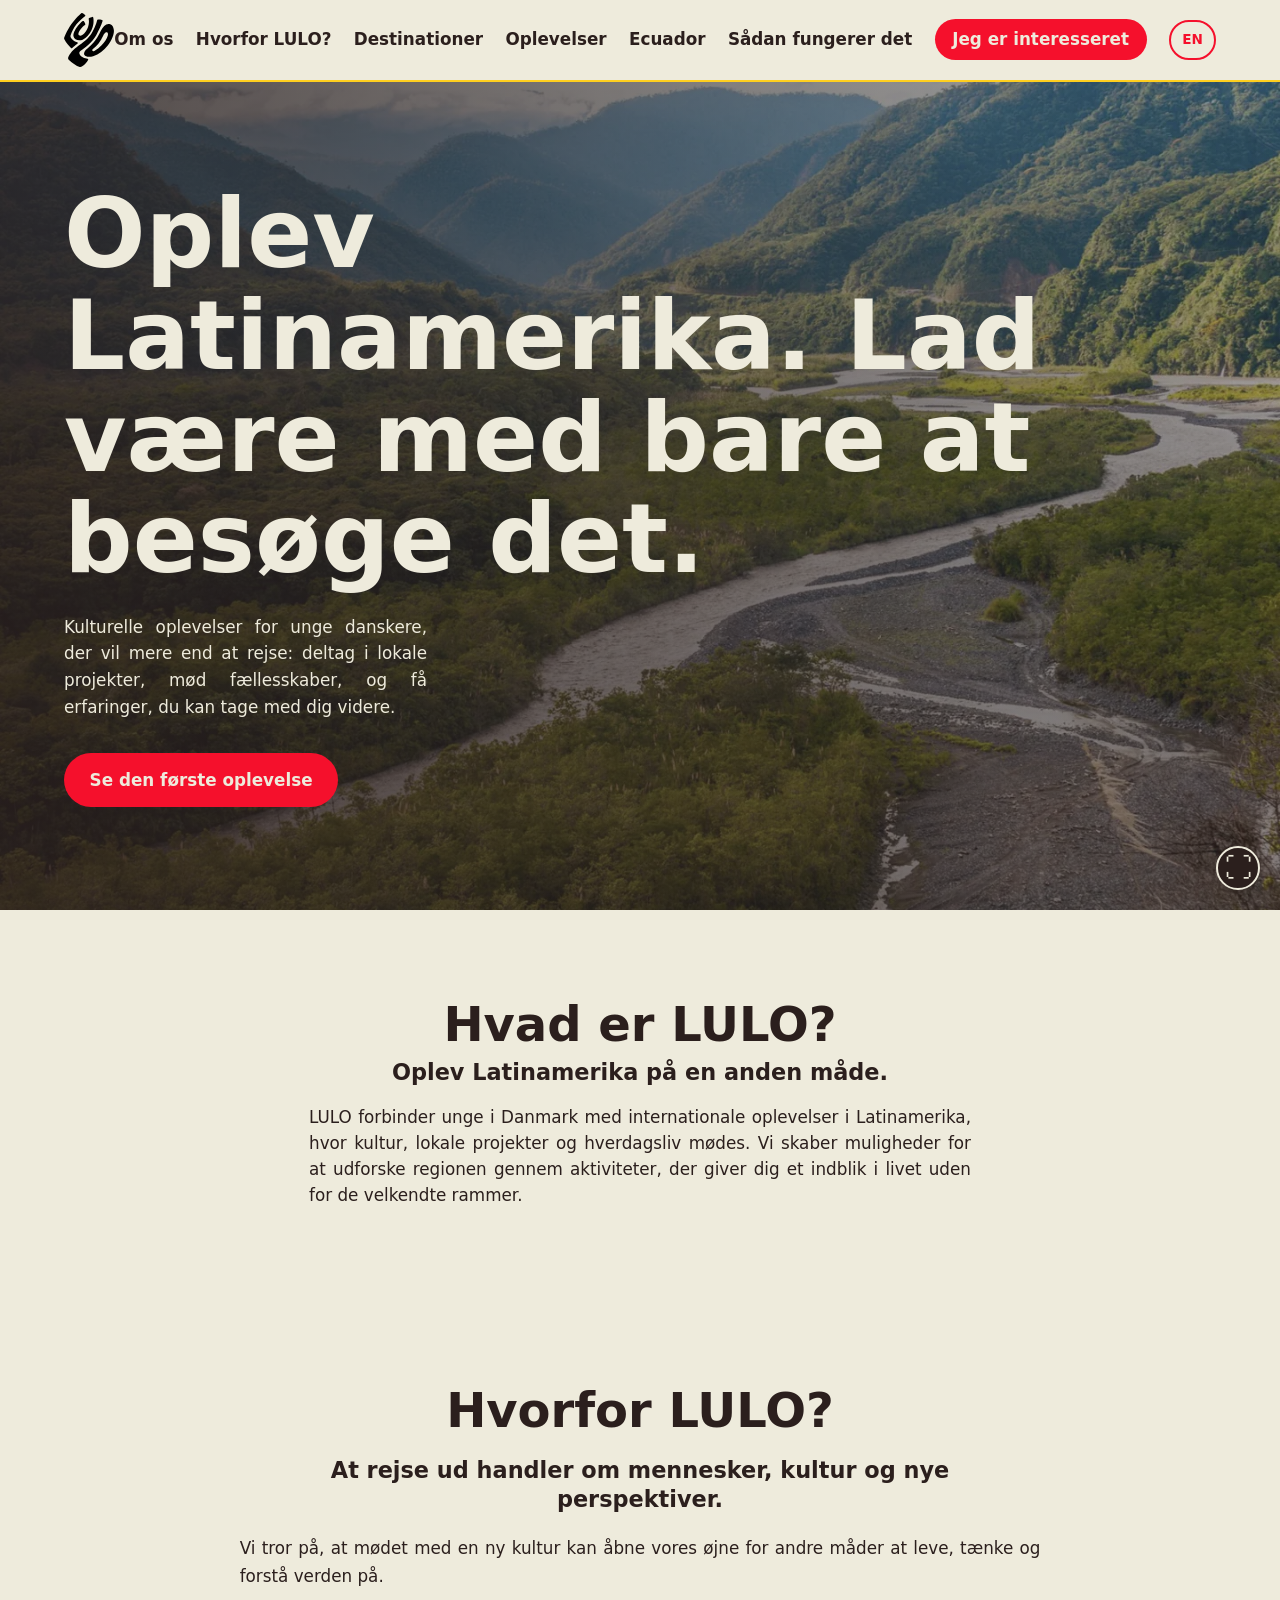
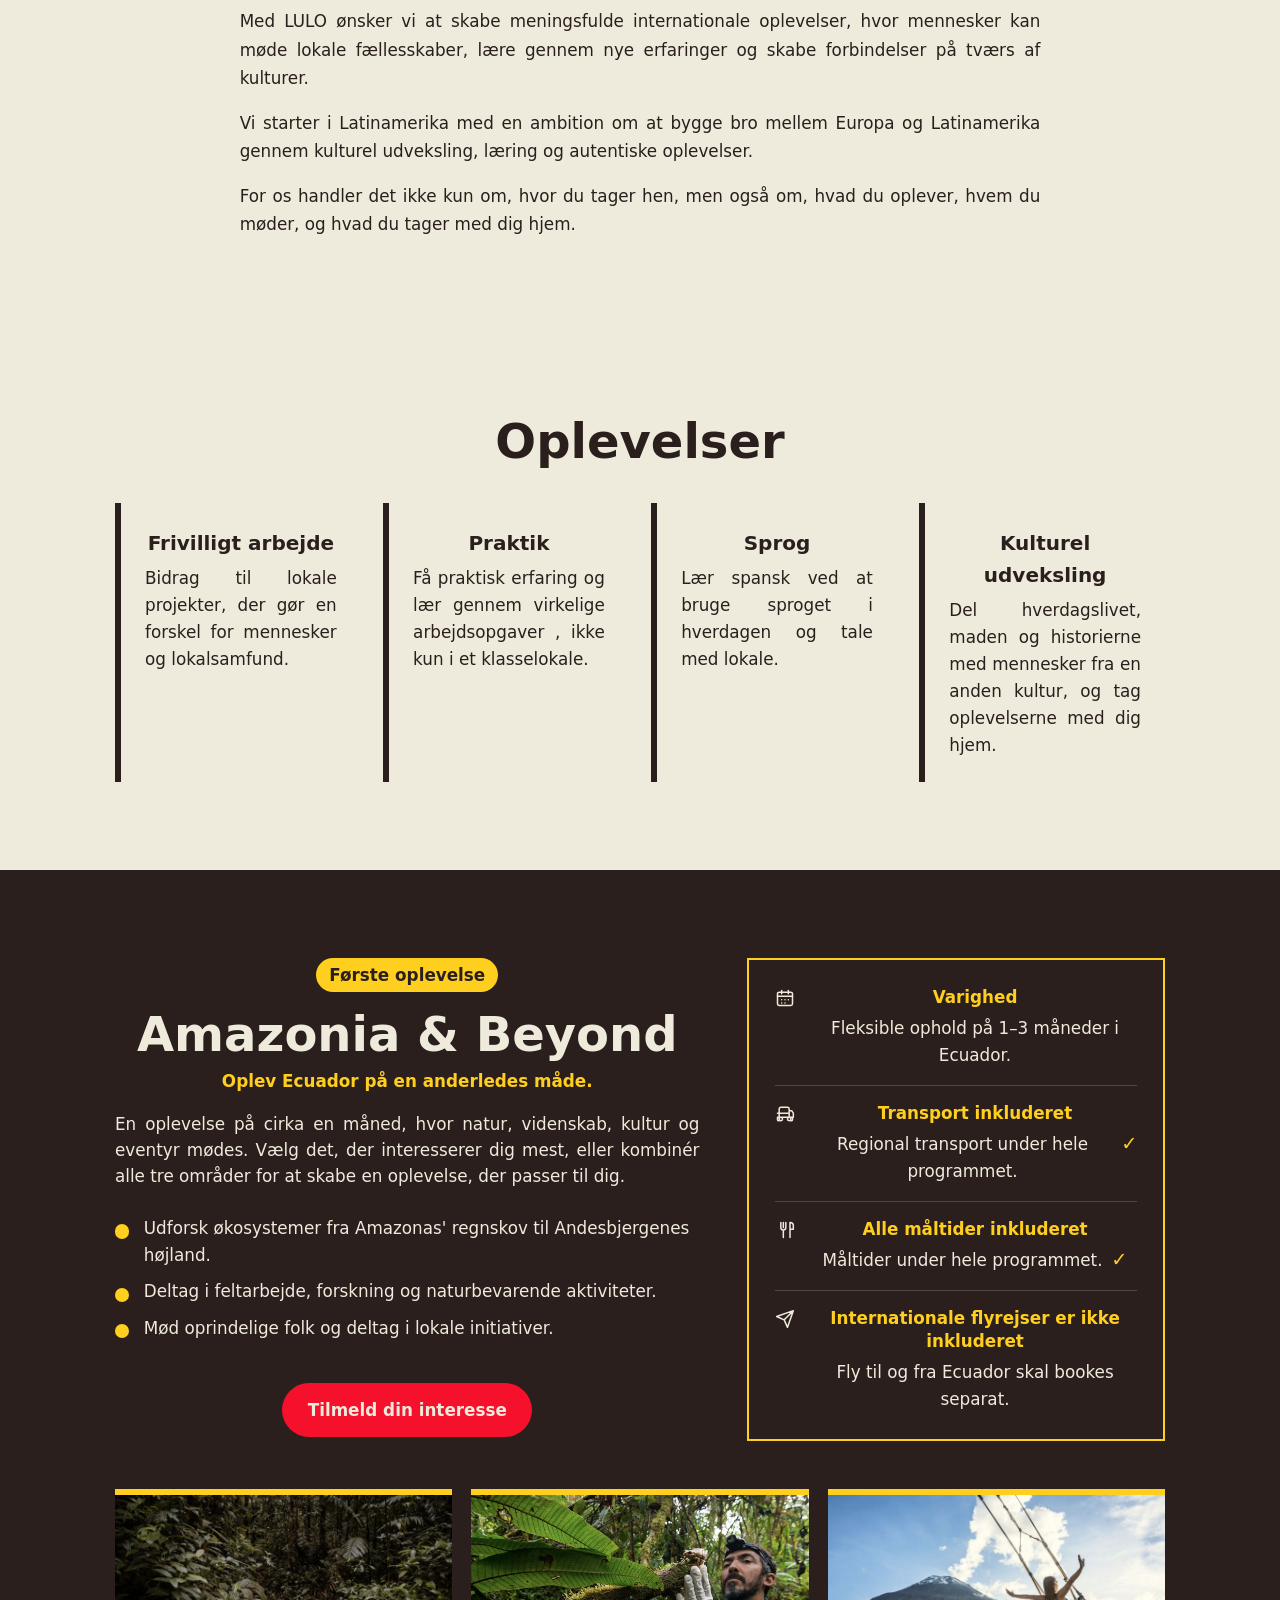
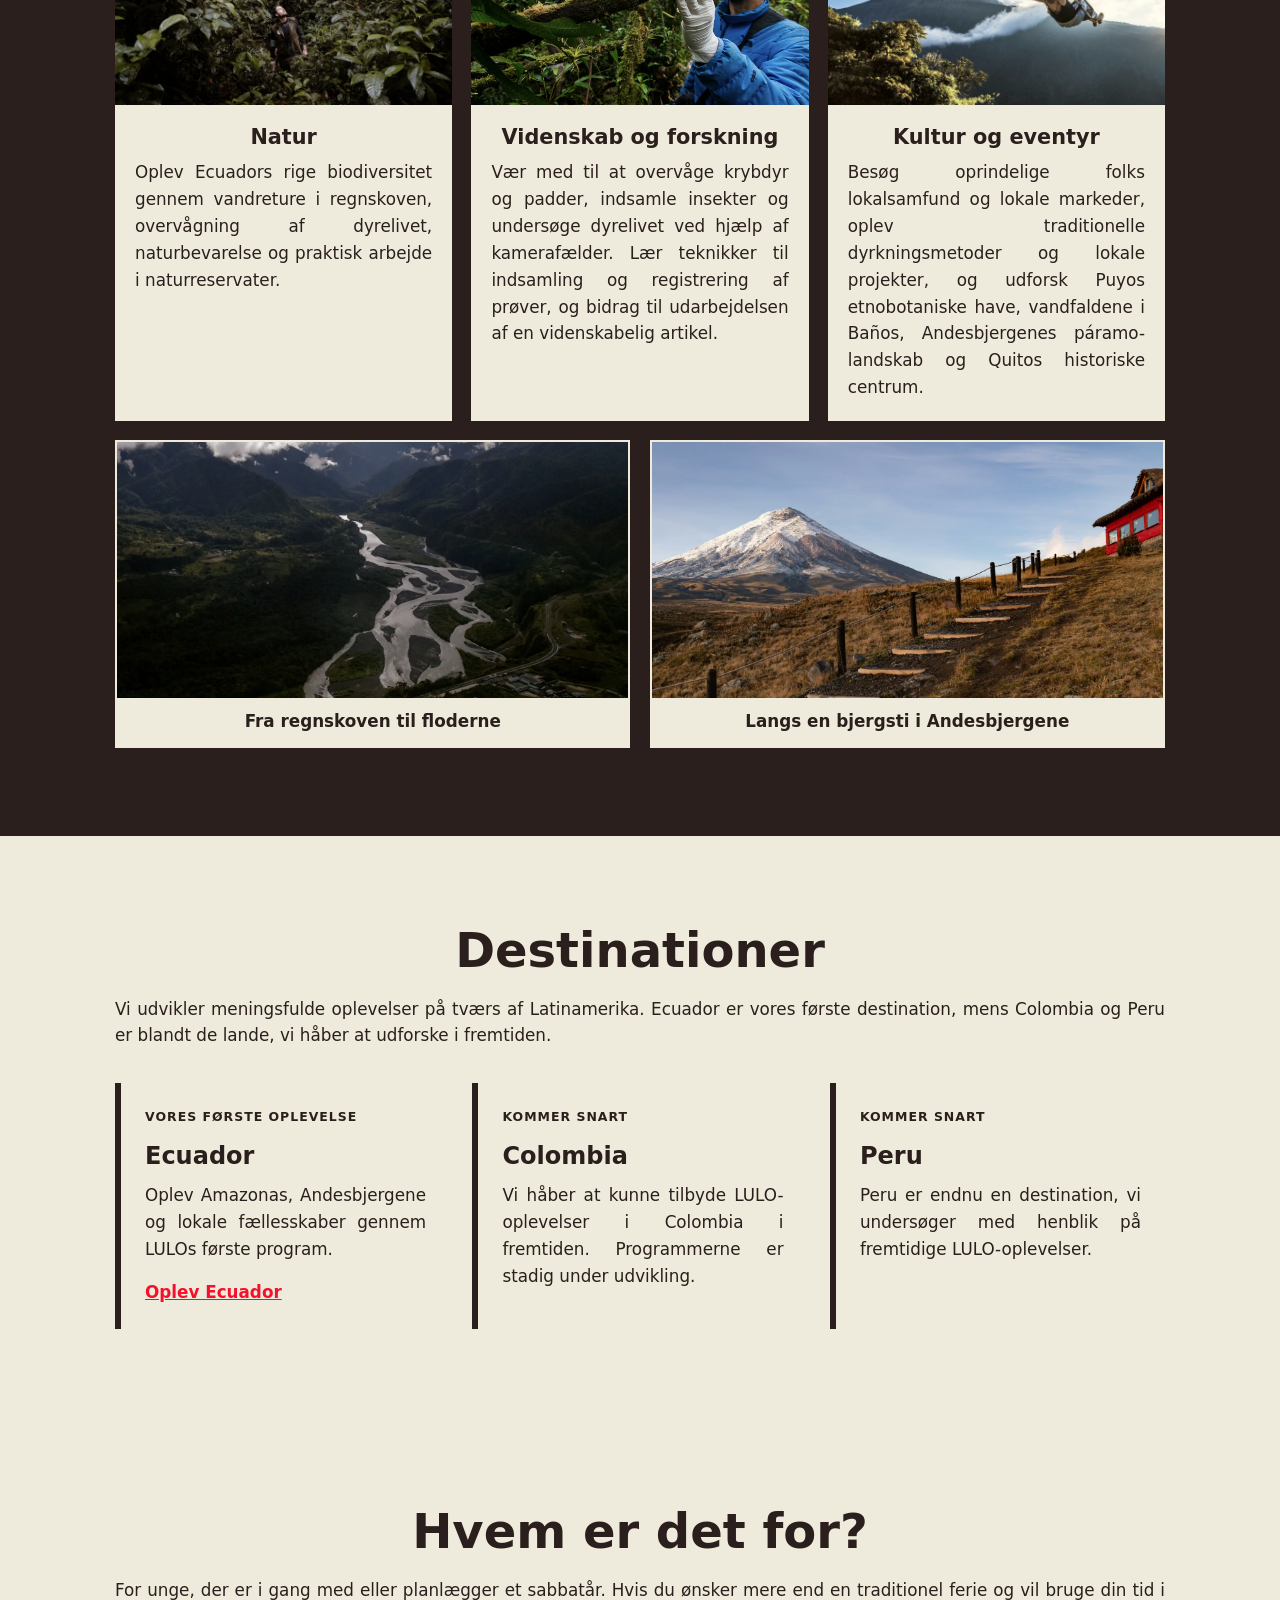
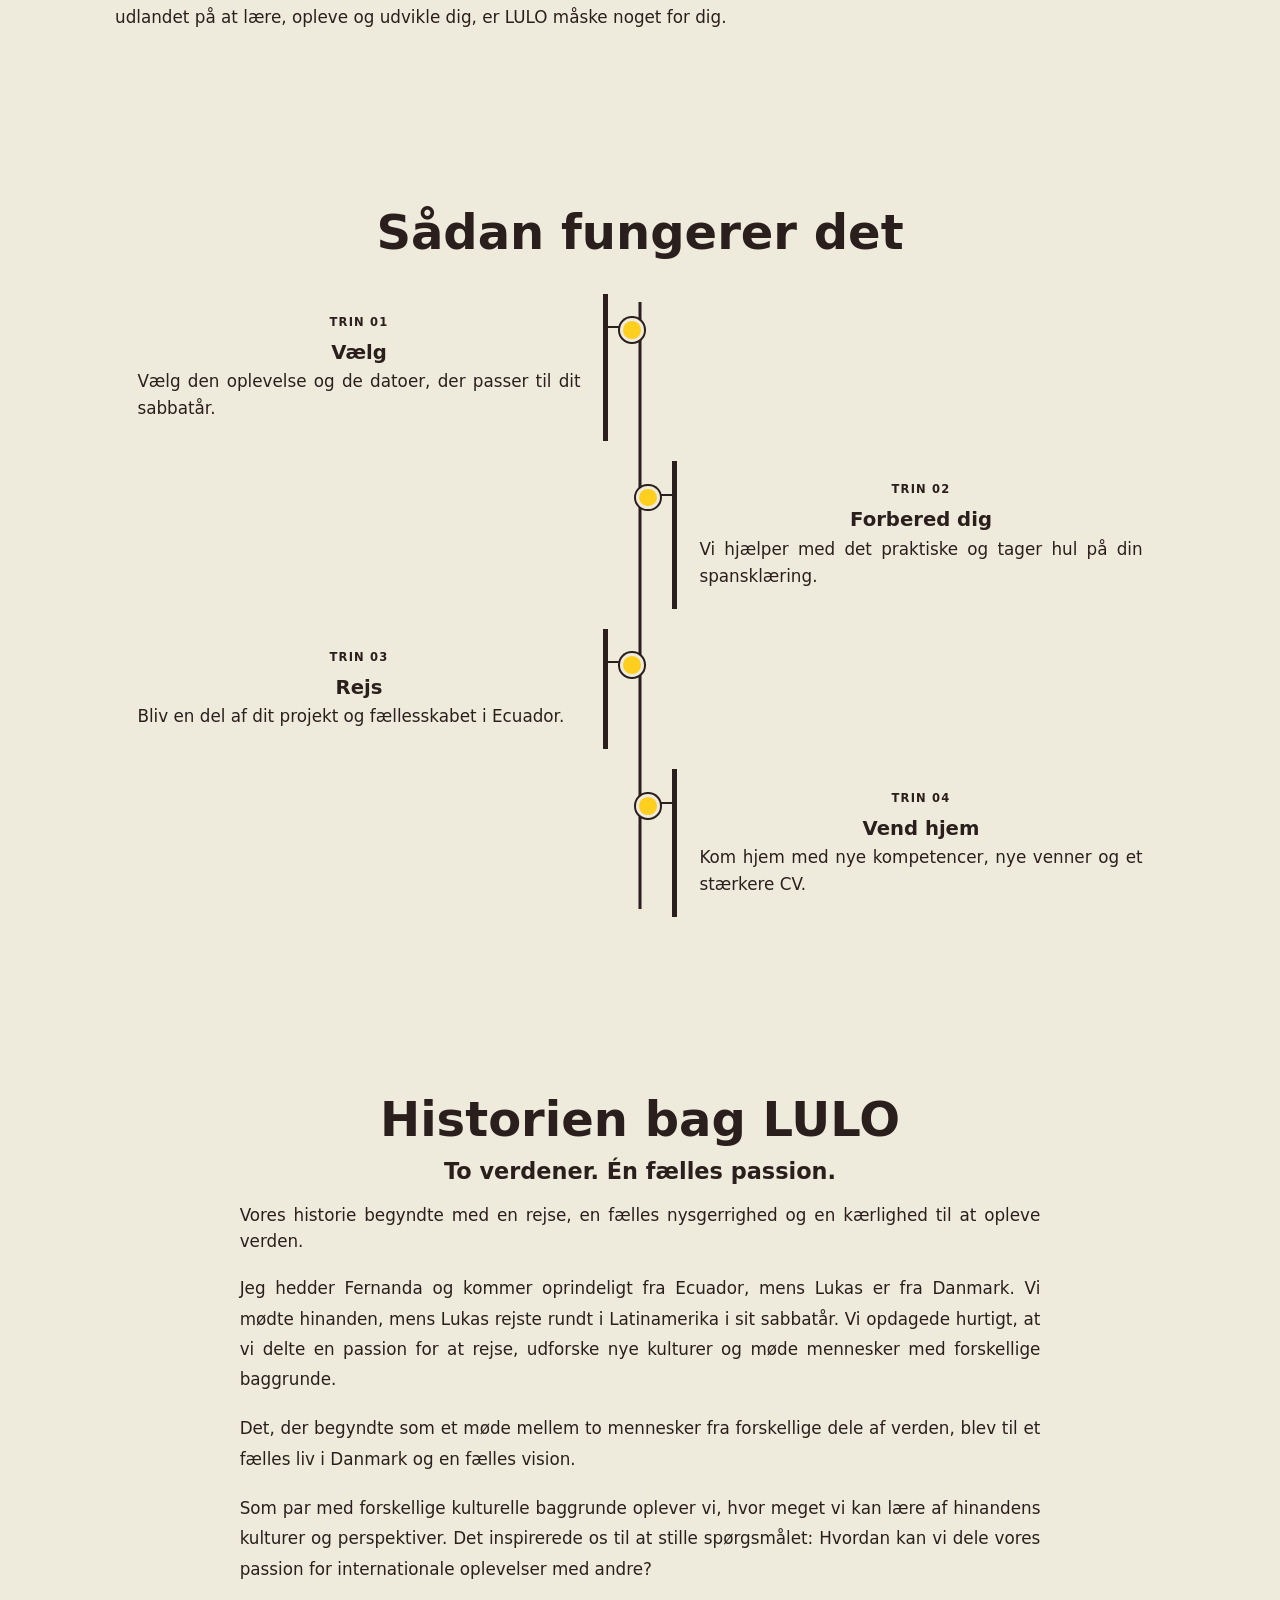
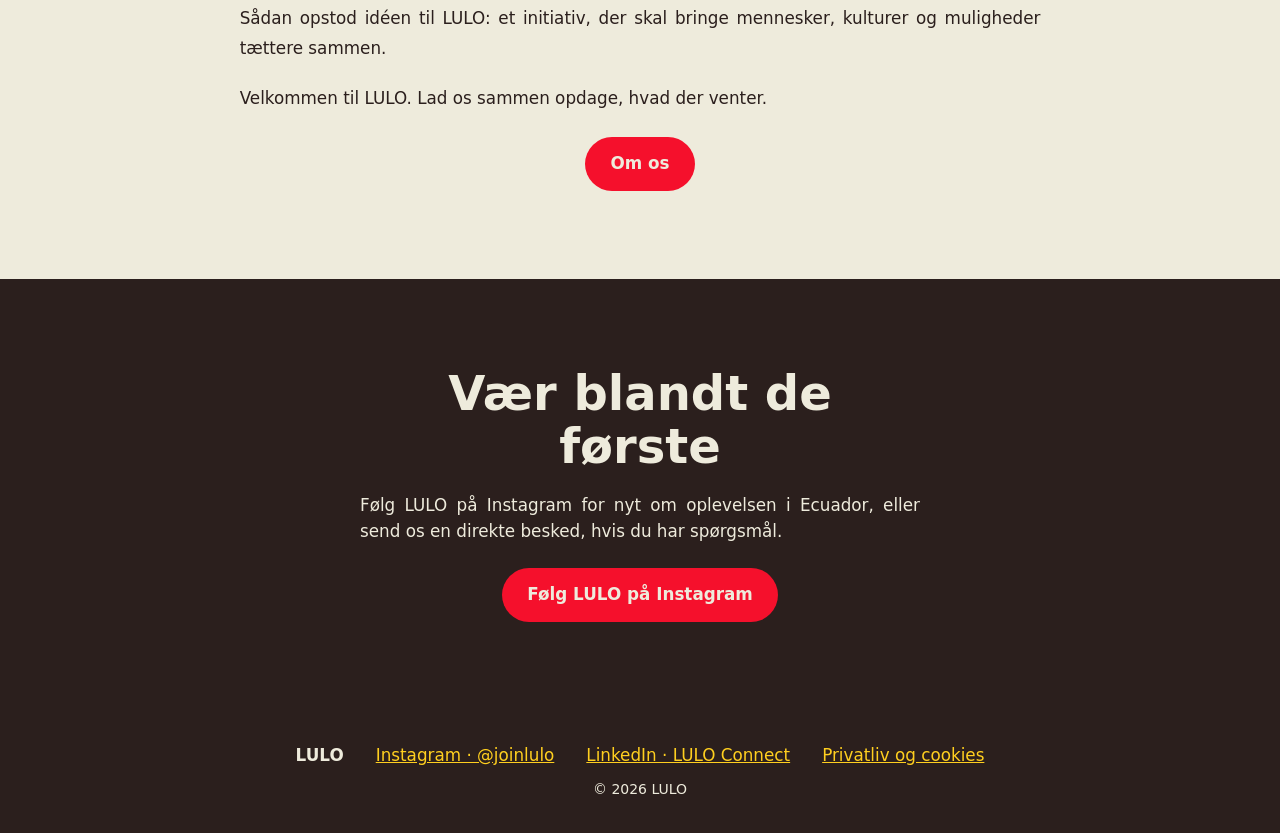
==== commit 58bdf47b: "otimização do projeto" ====
--- a/index.html
+++ b/index.html
@@ -54,7 +54,7 @@
         muted
         playsinline
         preload="auto"
-        poster="assets/frontpage/photos/amazon-river.webp"
+        poster="assets/frontpage/product/highland-river.webp"
         aria-label="Video om Ecuadors biodiversitet"
       >
         <source src="assets/frontpage/LULO_finalvideo-hero-part1.mp4" type="video/mp4">
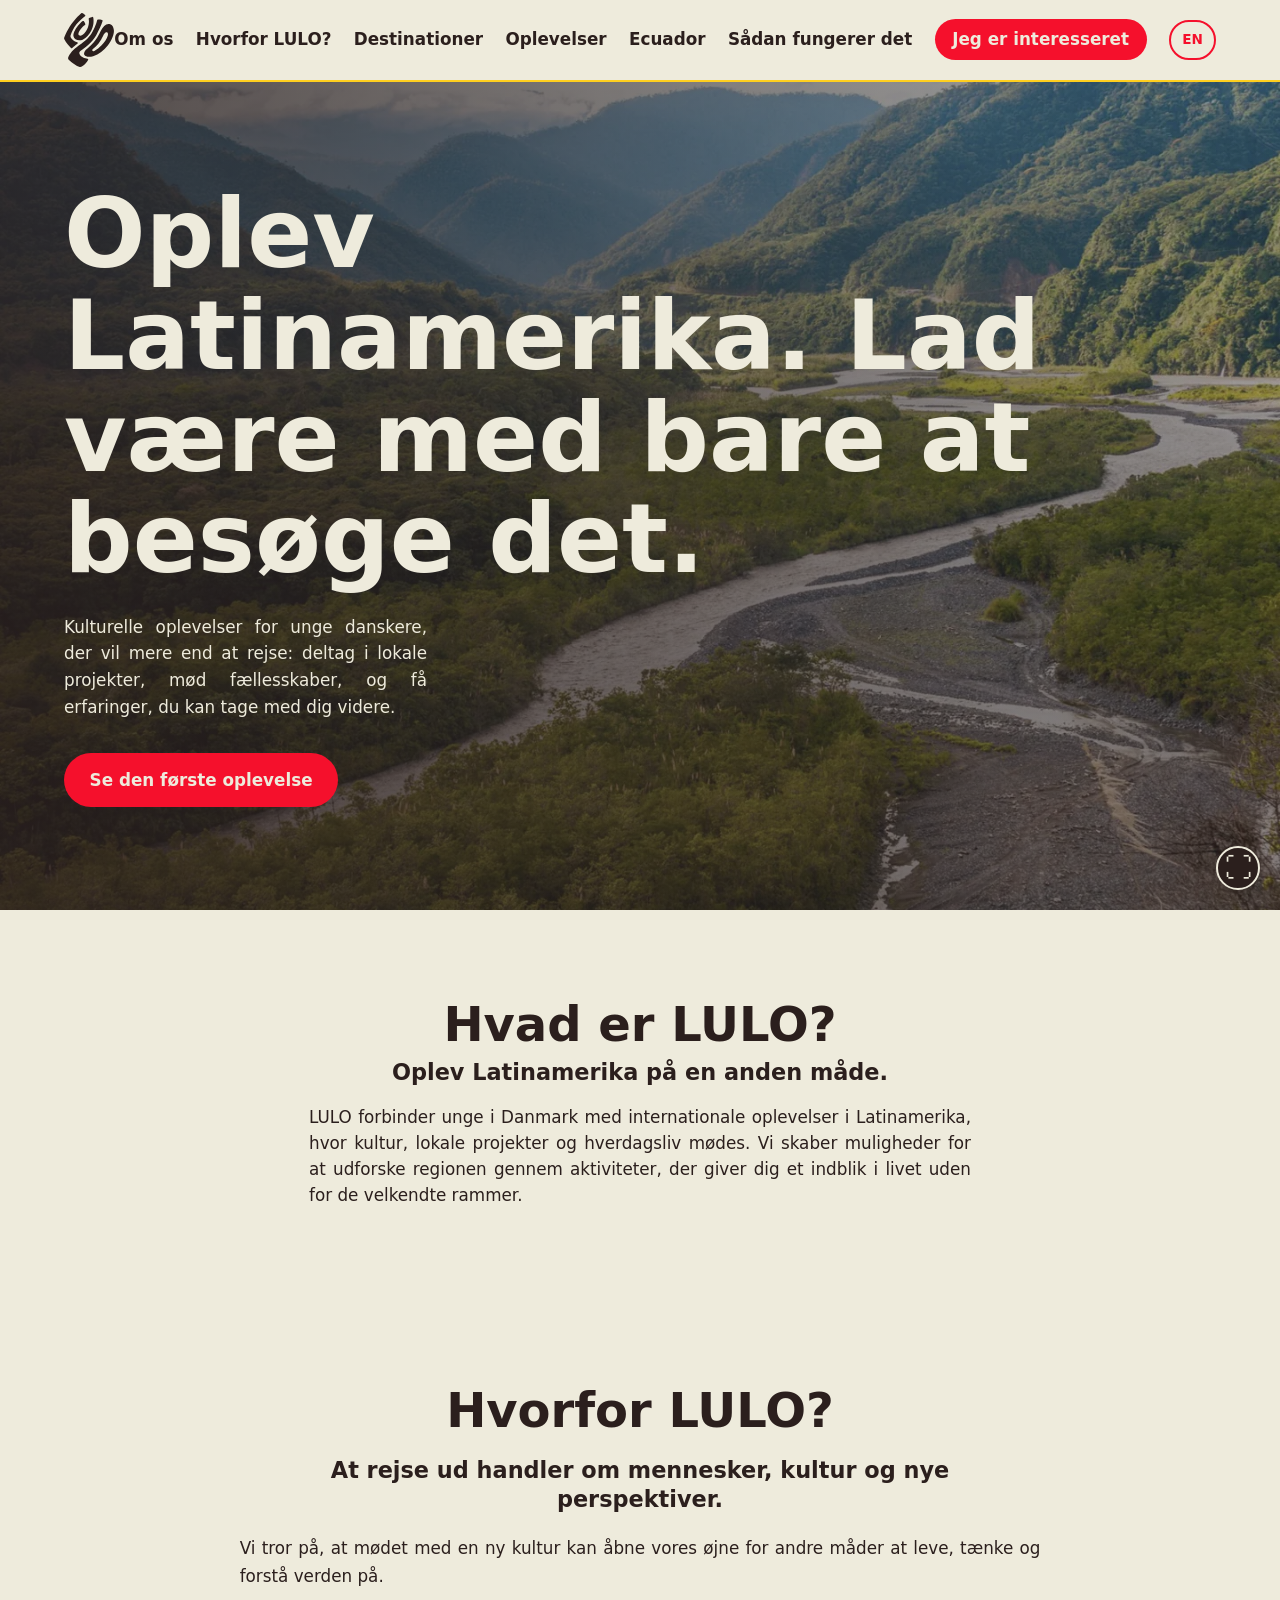
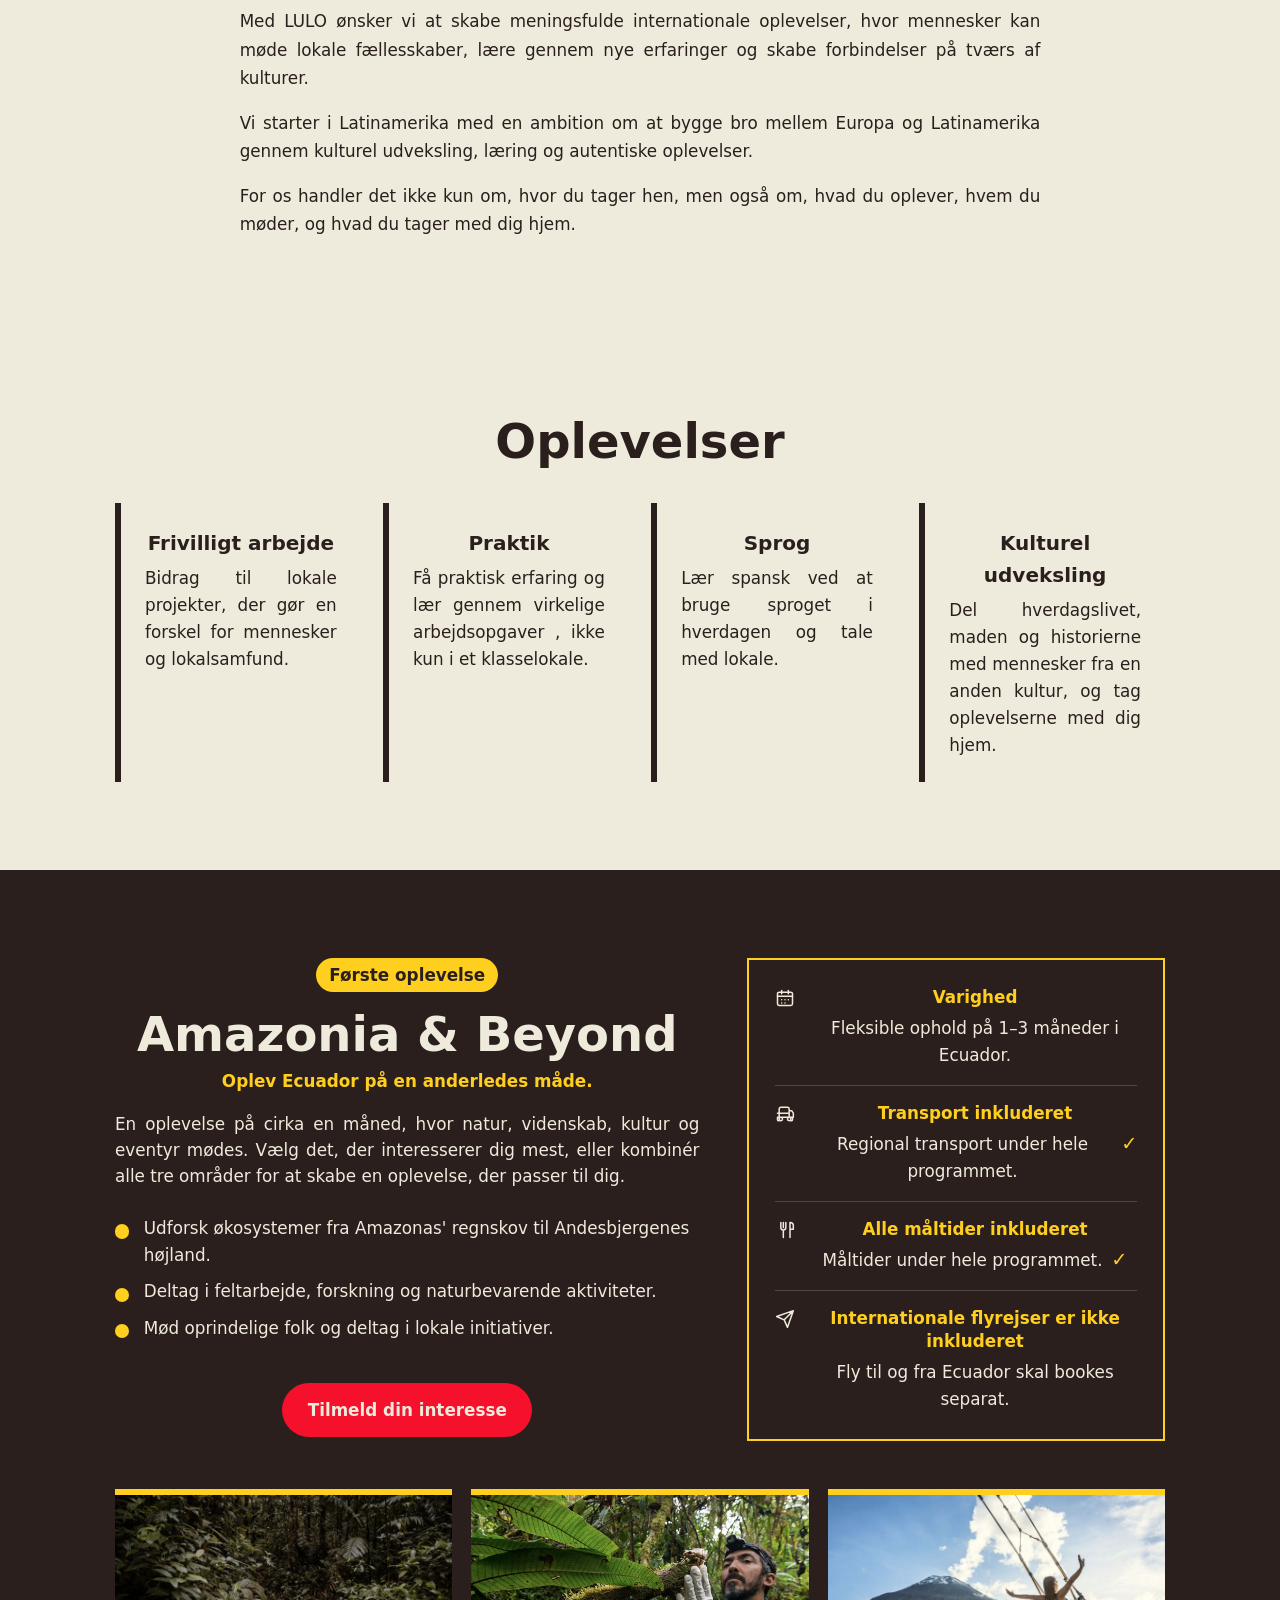
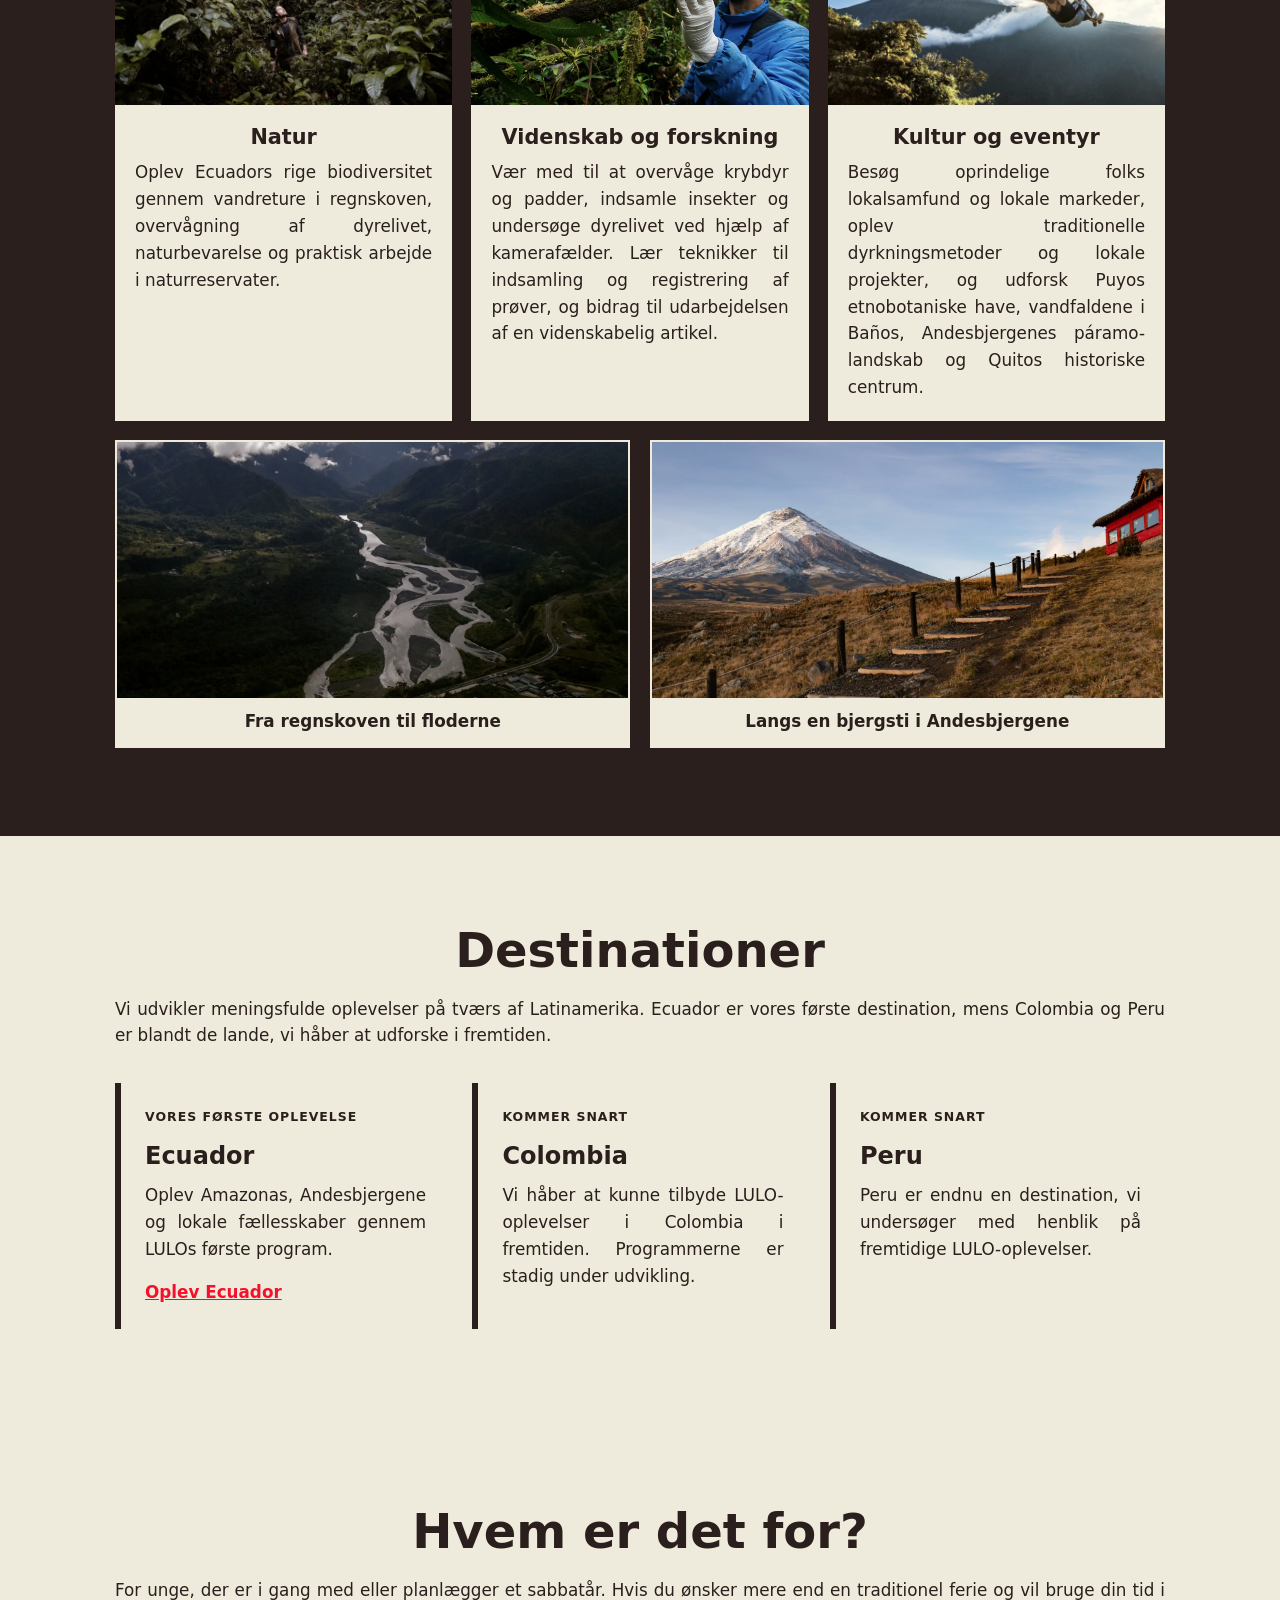
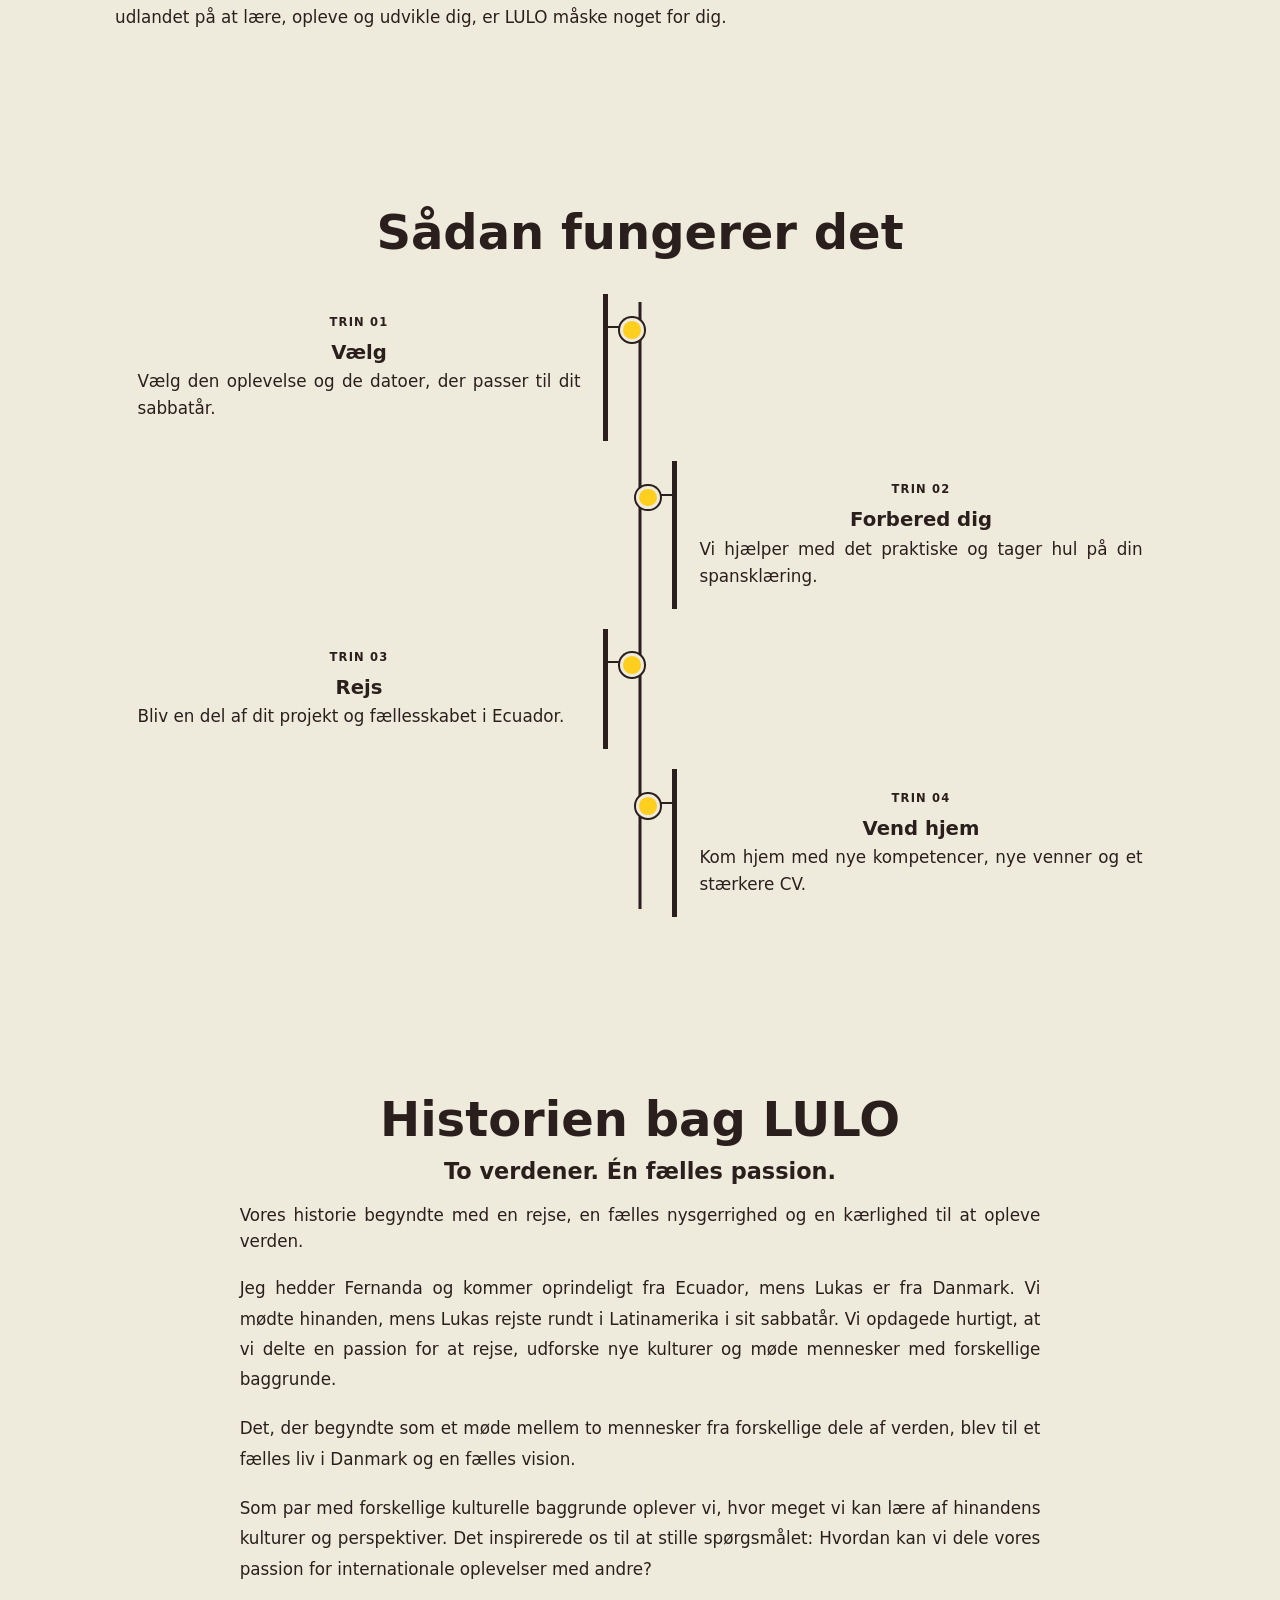
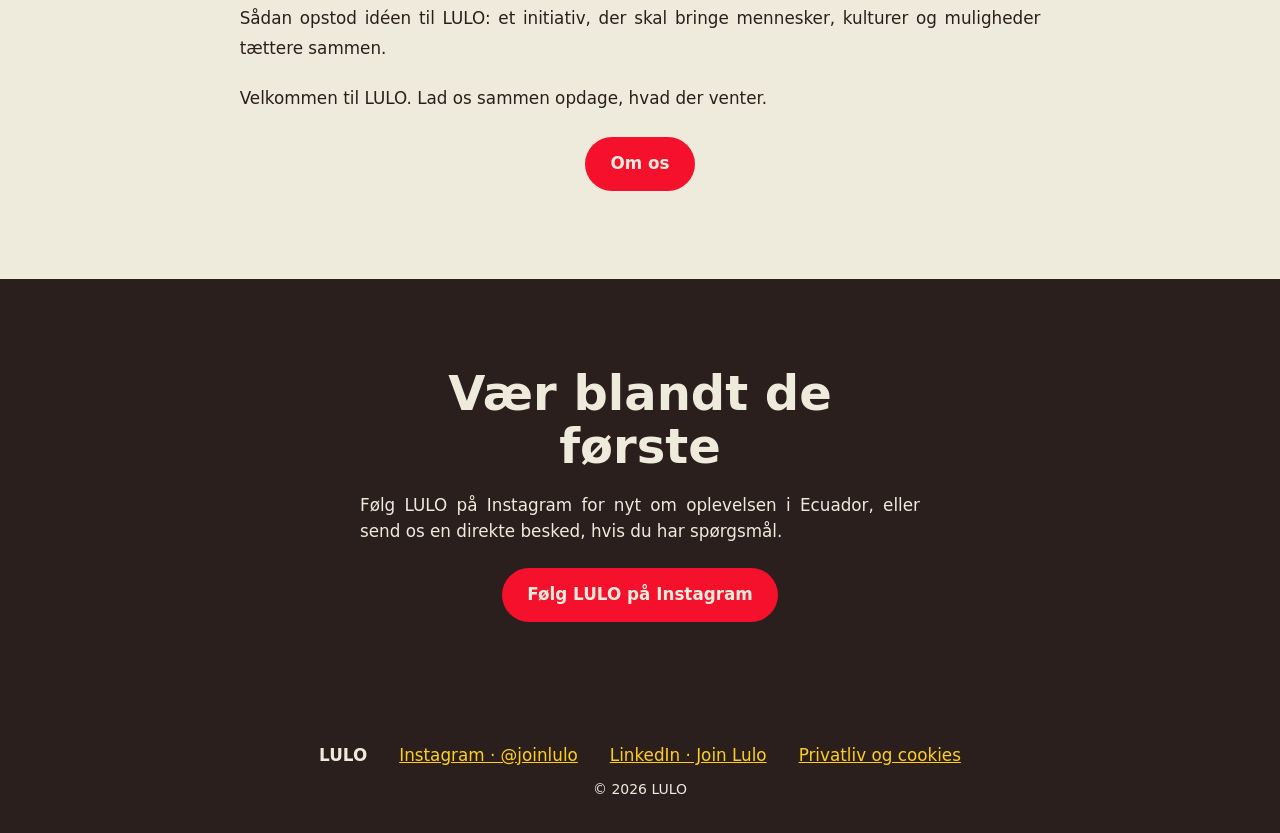
==== commit 53e21e73: "comit 3 (logo castanha e algumas mudanças)" ====
--- a/index.html
+++ b/index.html
@@ -20,7 +20,7 @@
   <!-- Main navigation links to sections further down the page. -->
   <header class="nav">
     <a class="logo" href="index.html#top" aria-label="LULO – forsiden">
-      <img src="assets/lulo-logo-dark.svg" alt="LULO">
+      <img src="assets/lulo-logo-brown.svg" alt="LULO">
     </a>
     <button class="nav-toggle" type="button" aria-label="Åbn menu" aria-expanded="false" aria-controls="primary-navigation">
       <span></span>
@@ -286,7 +286,7 @@
   <footer class="footer">
     <strong>LULO</strong>
     <a href="https://www.instagram.com/joinlulo/" target="_blank" rel="noopener noreferrer" aria-label="Følg LULO på Instagram, @joinlulo">Instagram · @joinlulo</a>
-    <a href="https://www.linkedin.com/company/luloconnect/about/?viewAsMember=true" target="_blank" rel="noopener noreferrer" aria-label="LULO på LinkedIn">LinkedIn · LULO Connect</a>
+    <a href="https://www.linkedin.com/company/luloconnect/about/?viewAsMember=true" target="_blank" rel="noopener noreferrer" aria-label="LULO på LinkedIn">LinkedIn · Join Lulo</a>
     <a href="privacy.html">Privatliv og cookies</a>
     <small>© 2026 LULO</small>
   </footer>
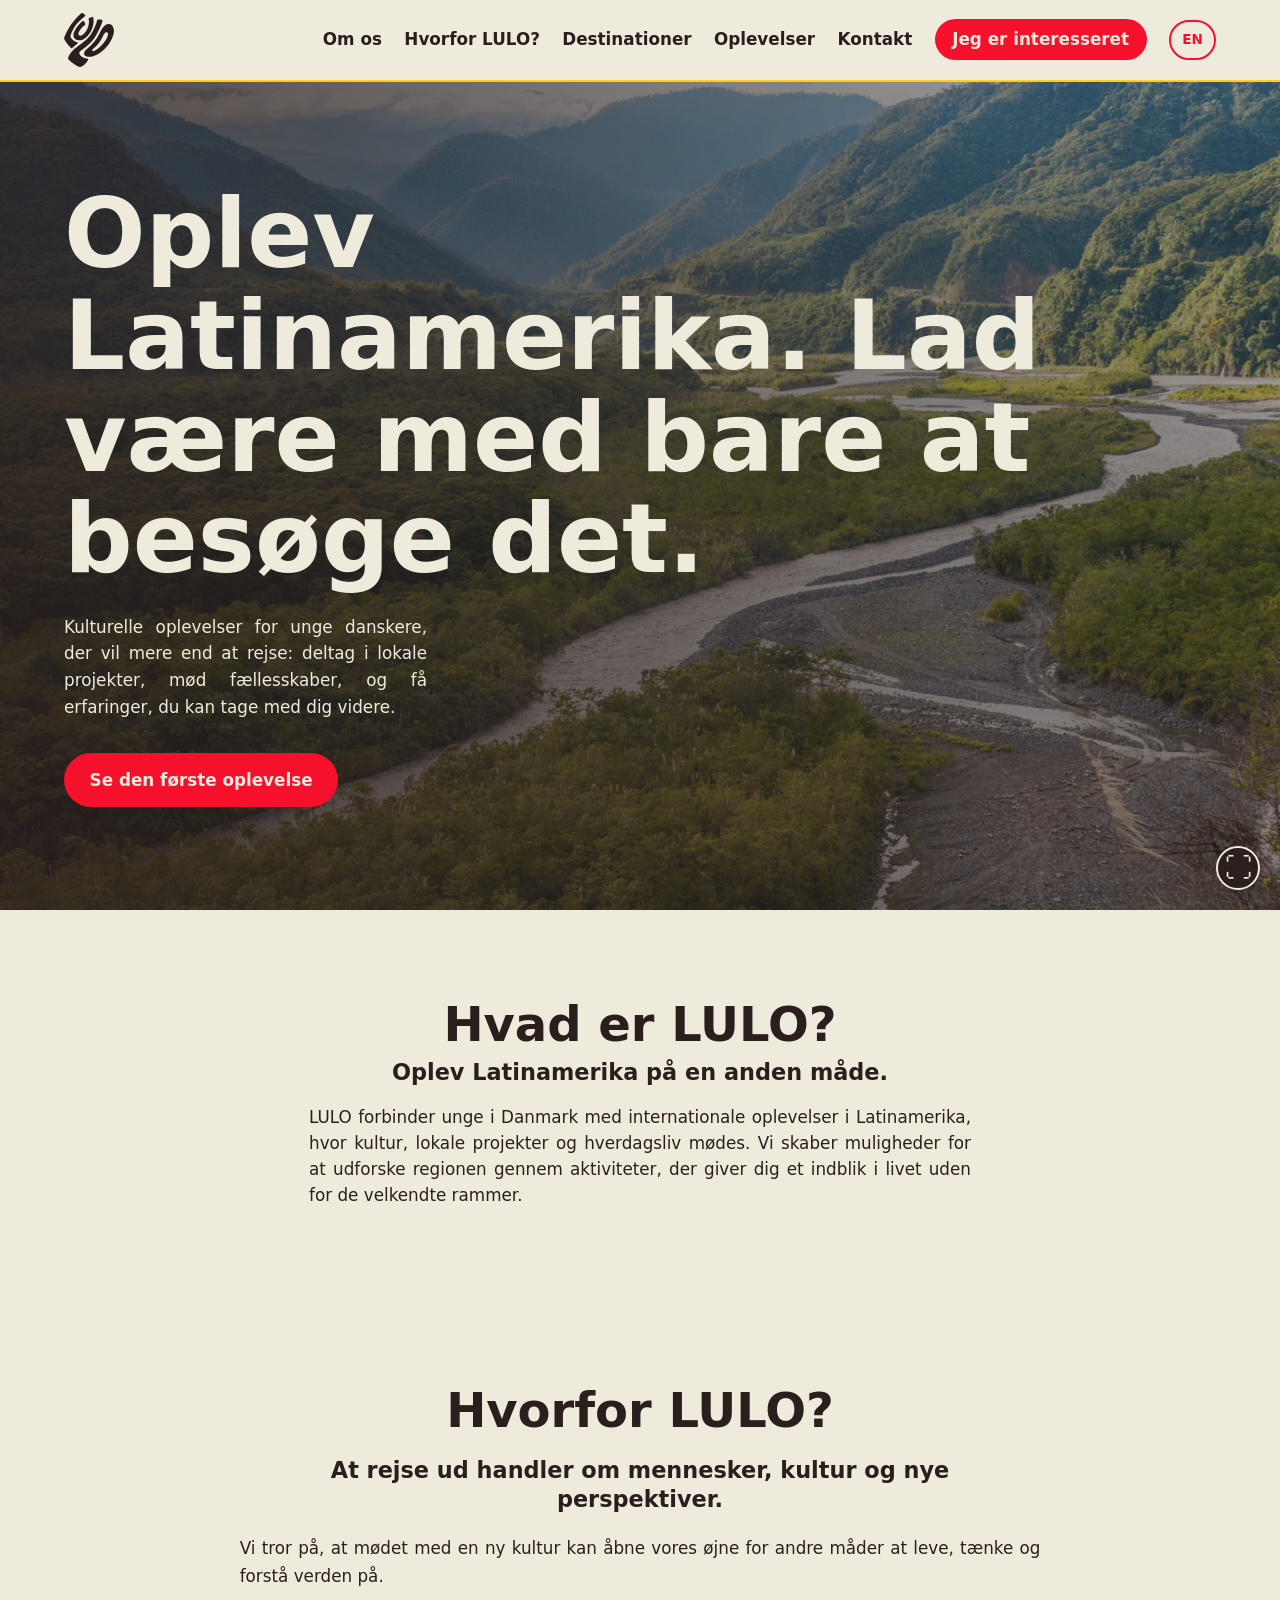
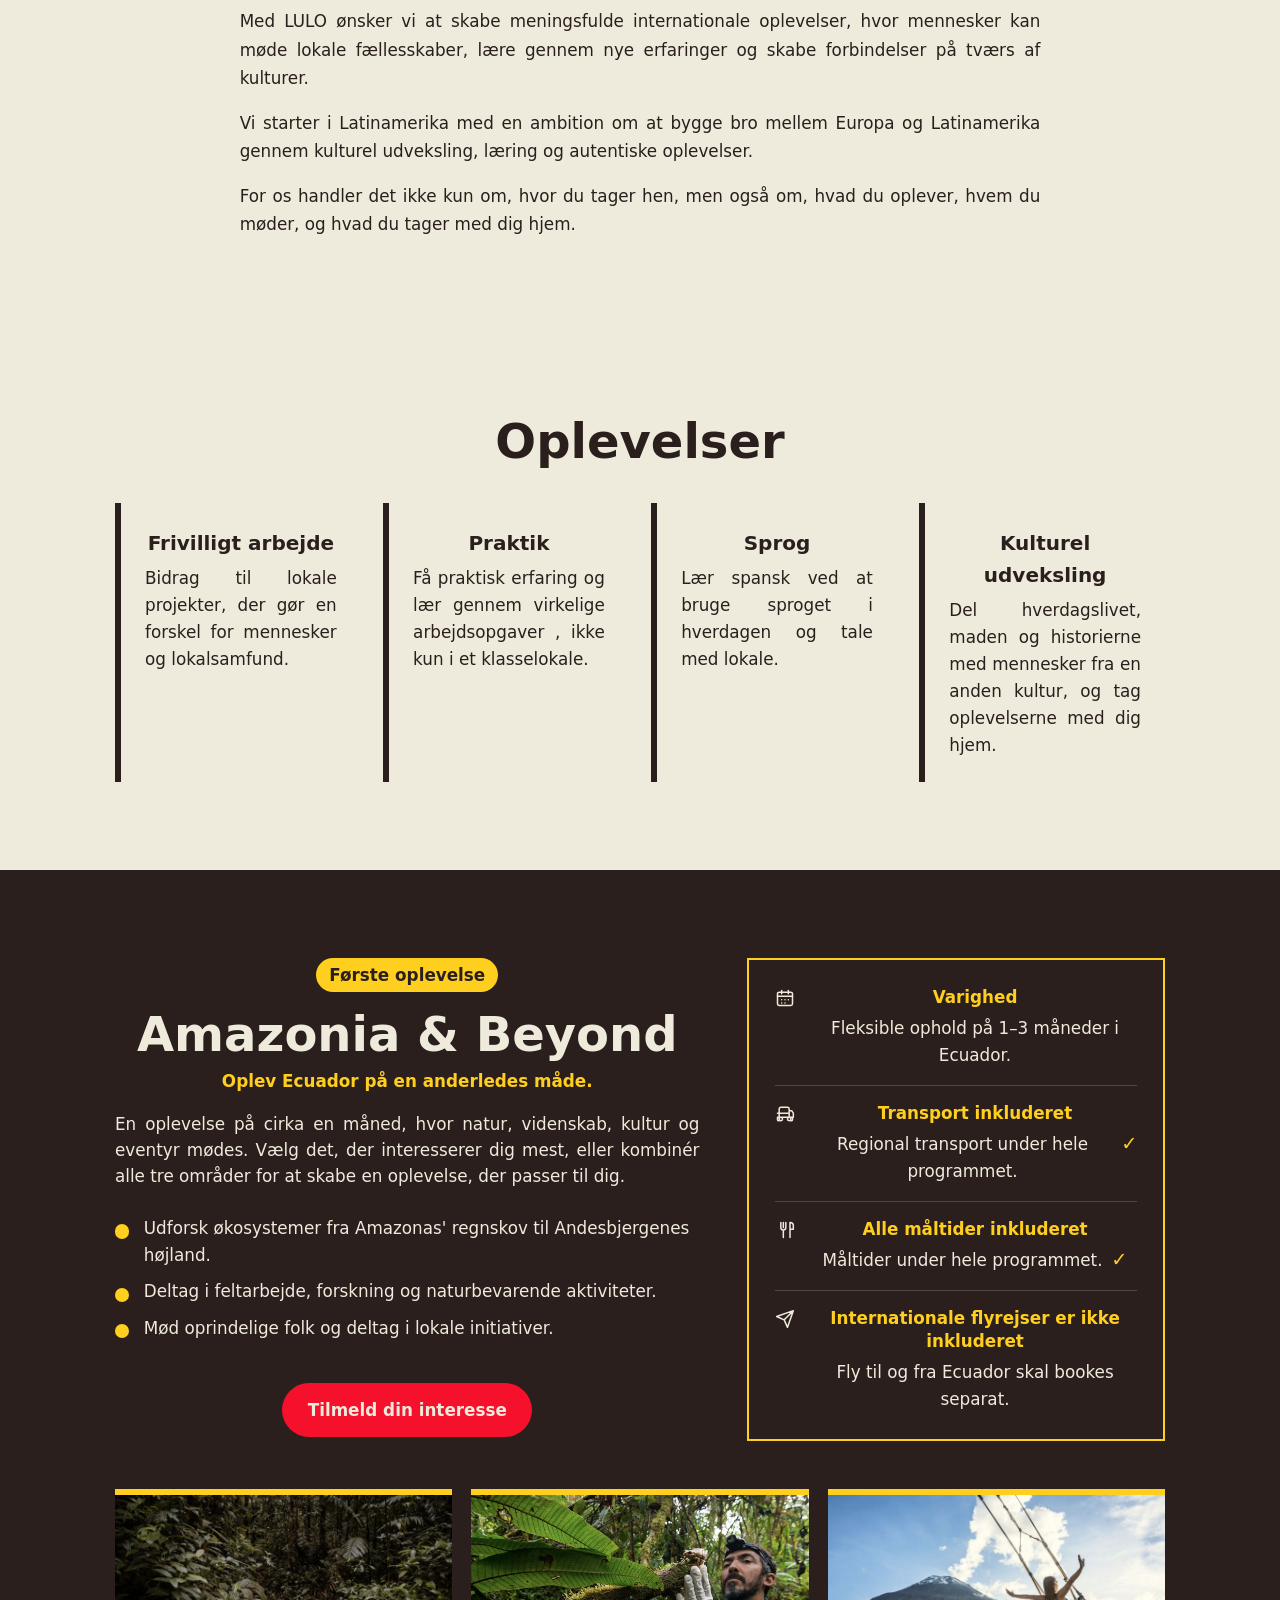
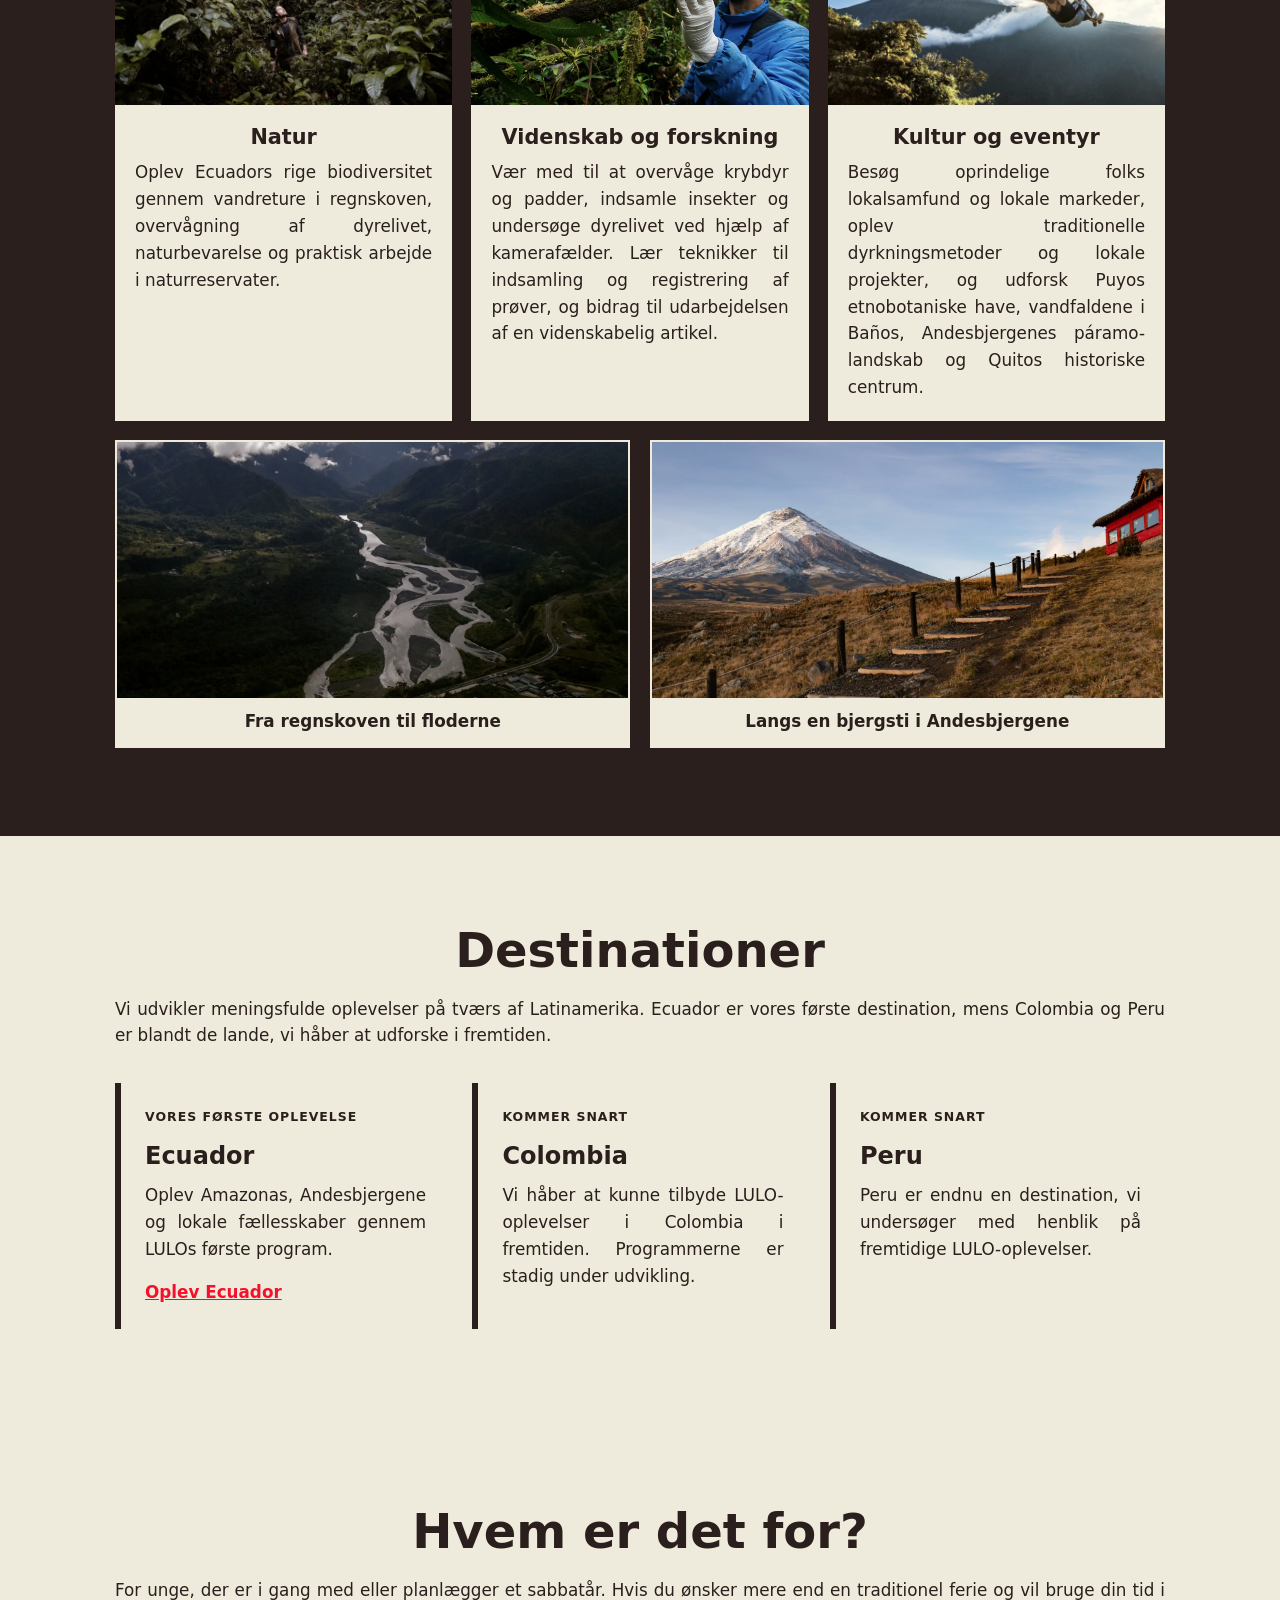
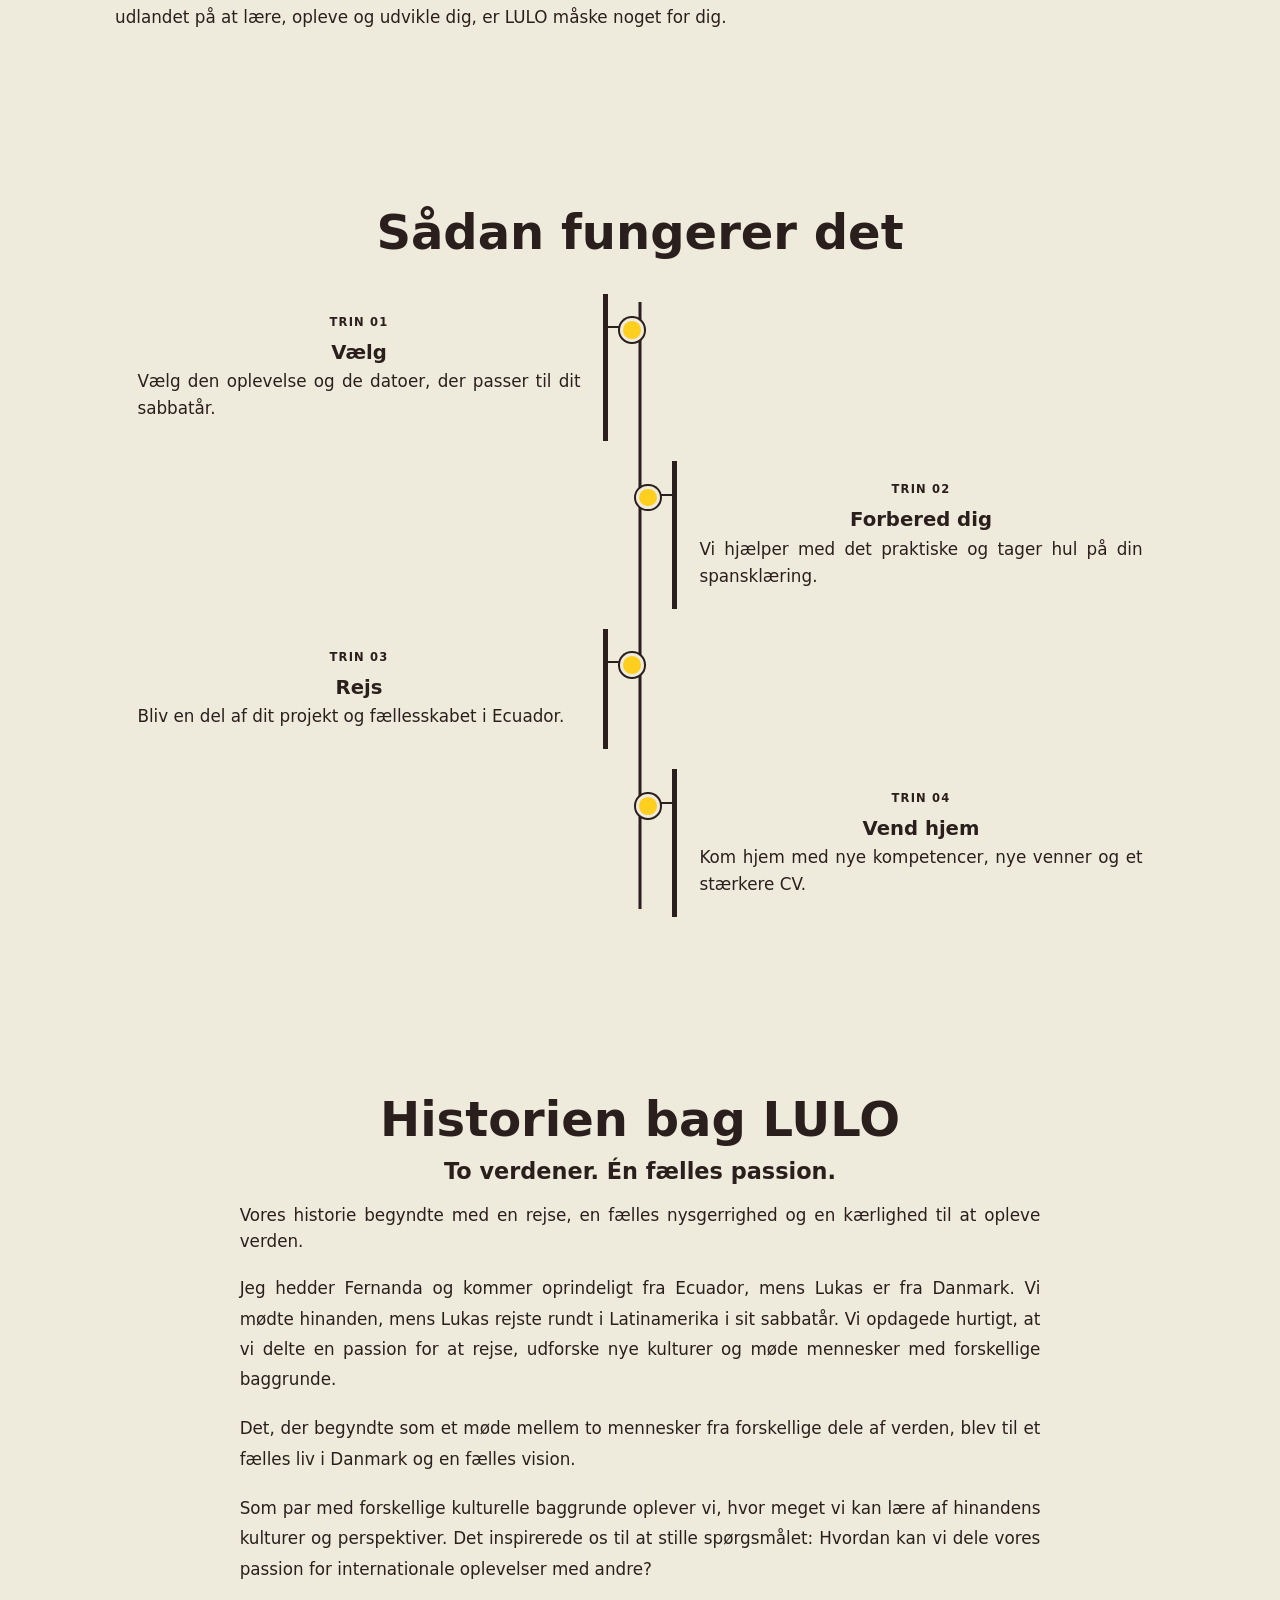
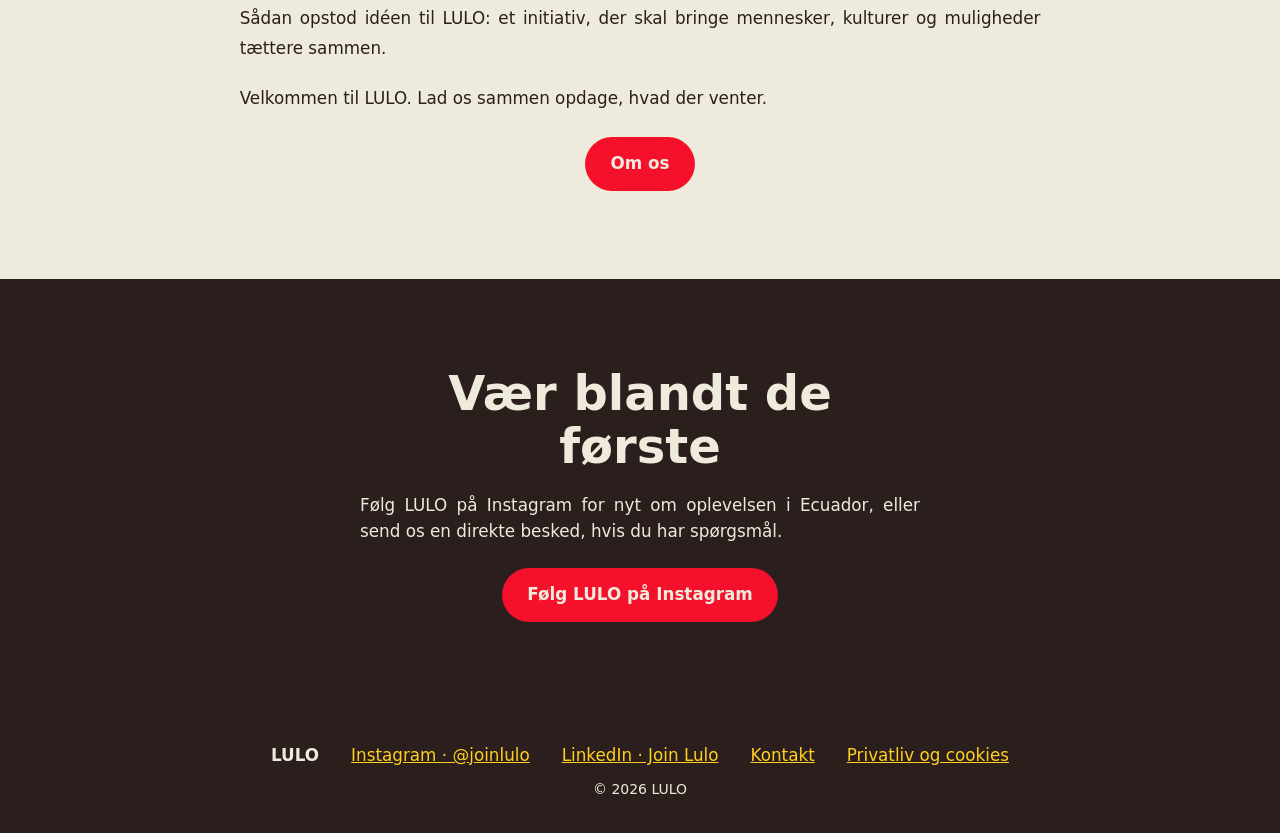
==== commit 72f29b58: "new commit(contact page)" ====
--- a/index.html
+++ b/index.html
@@ -32,8 +32,7 @@
       <a href="#why">Hvorfor LULO?</a>
       <a href="#destinations">Destinationer</a>
       <a href="#experiences">Oplevelser</a>
-      <a href="#ecuador">Ecuador</a>
-      <a href="#how">Sådan fungerer det</a>
+      <a href="contact.html">Kontakt</a>
       <a class="btn small" href="#interest">Jeg er interesseret</a>
       <button class="language-toggle" type="button" aria-label="Switch language to English">EN</button>
     </nav>
@@ -287,6 +286,7 @@
     <strong>LULO</strong>
     <a href="https://www.instagram.com/joinlulo/" target="_blank" rel="noopener noreferrer" aria-label="Følg LULO på Instagram, @joinlulo">Instagram · @joinlulo</a>
     <a href="https://www.linkedin.com/company/luloconnect/about/?viewAsMember=true" target="_blank" rel="noopener noreferrer" aria-label="LULO på LinkedIn">LinkedIn · Join Lulo</a>
+    <a href="contact.html">Kontakt</a>
     <a href="privacy.html">Privatliv og cookies</a>
     <small>© 2026 LULO</small>
   </footer>
--- a/css/style.css
+++ b/css/style.css
@@ -869,6 +869,62 @@
   flex-basis: 100%;
 }
 
+/* Contact details presented as simple, responsive cards. */
+.contact-page {
+  font-family: var(--font);
+}
+
+.contact-page > h1 {
+  margin-bottom: 1.2rem;
+  font-size: clamp(2rem, 4vw, 3rem);
+  font-weight: 800;
+  line-height: 1.1;
+}
+
+.contact-grid {
+  display: grid;
+  grid-template-columns: repeat(auto-fit, minmax(220px, 1fr));
+  gap: 1.25rem;
+  max-width: 1050px;
+  margin: 2.5rem auto 0;
+}
+
+.contact-card {
+  display: flex;
+  min-height: 170px;
+  flex-direction: column;
+  align-items: center;
+  justify-content: center;
+  overflow-wrap: anywhere;
+  border-left-color: var(--punchy-red);
+}
+
+.contact-card h2 {
+  margin-bottom: .6rem;
+  font-size: 1.2rem;
+  line-height: 1.2;
+}
+
+.contact-card address,
+.contact-card p {
+  font-style: normal;
+  line-height: 1.7;
+}
+
+.contact-card a {
+  color: var(--blackish-brown);
+  font-weight: 650;
+  text-decoration-color: transparent;
+  transition: color .2s ease, text-decoration-color .2s ease;
+}
+
+.contact-card a:hover,
+.contact-card a:focus-visible,
+.contact-card a:active {
+  color: var(--punchy-red);
+  text-decoration-color: currentColor;
+}
+
 /* Animação de entrada dos elementos marcados com .reveal. */
 .js .reveal {
   opacity: 0;
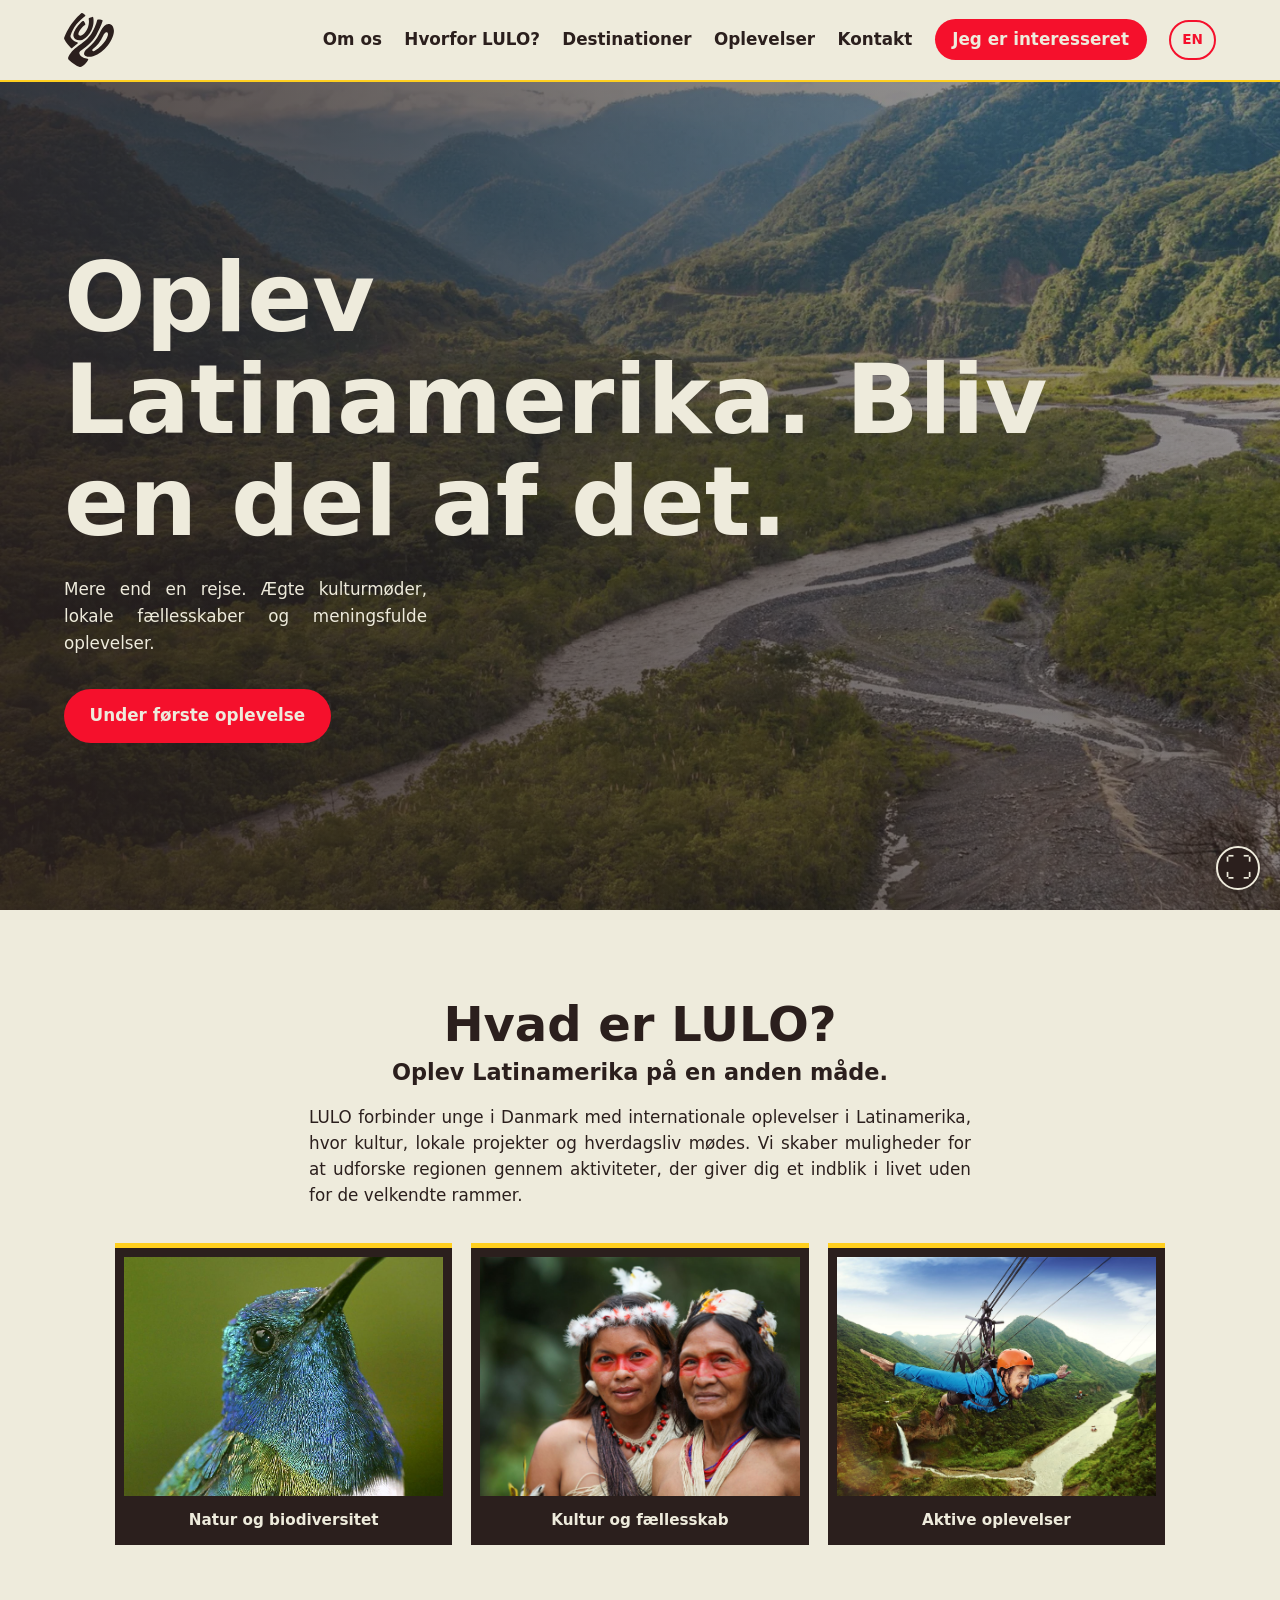
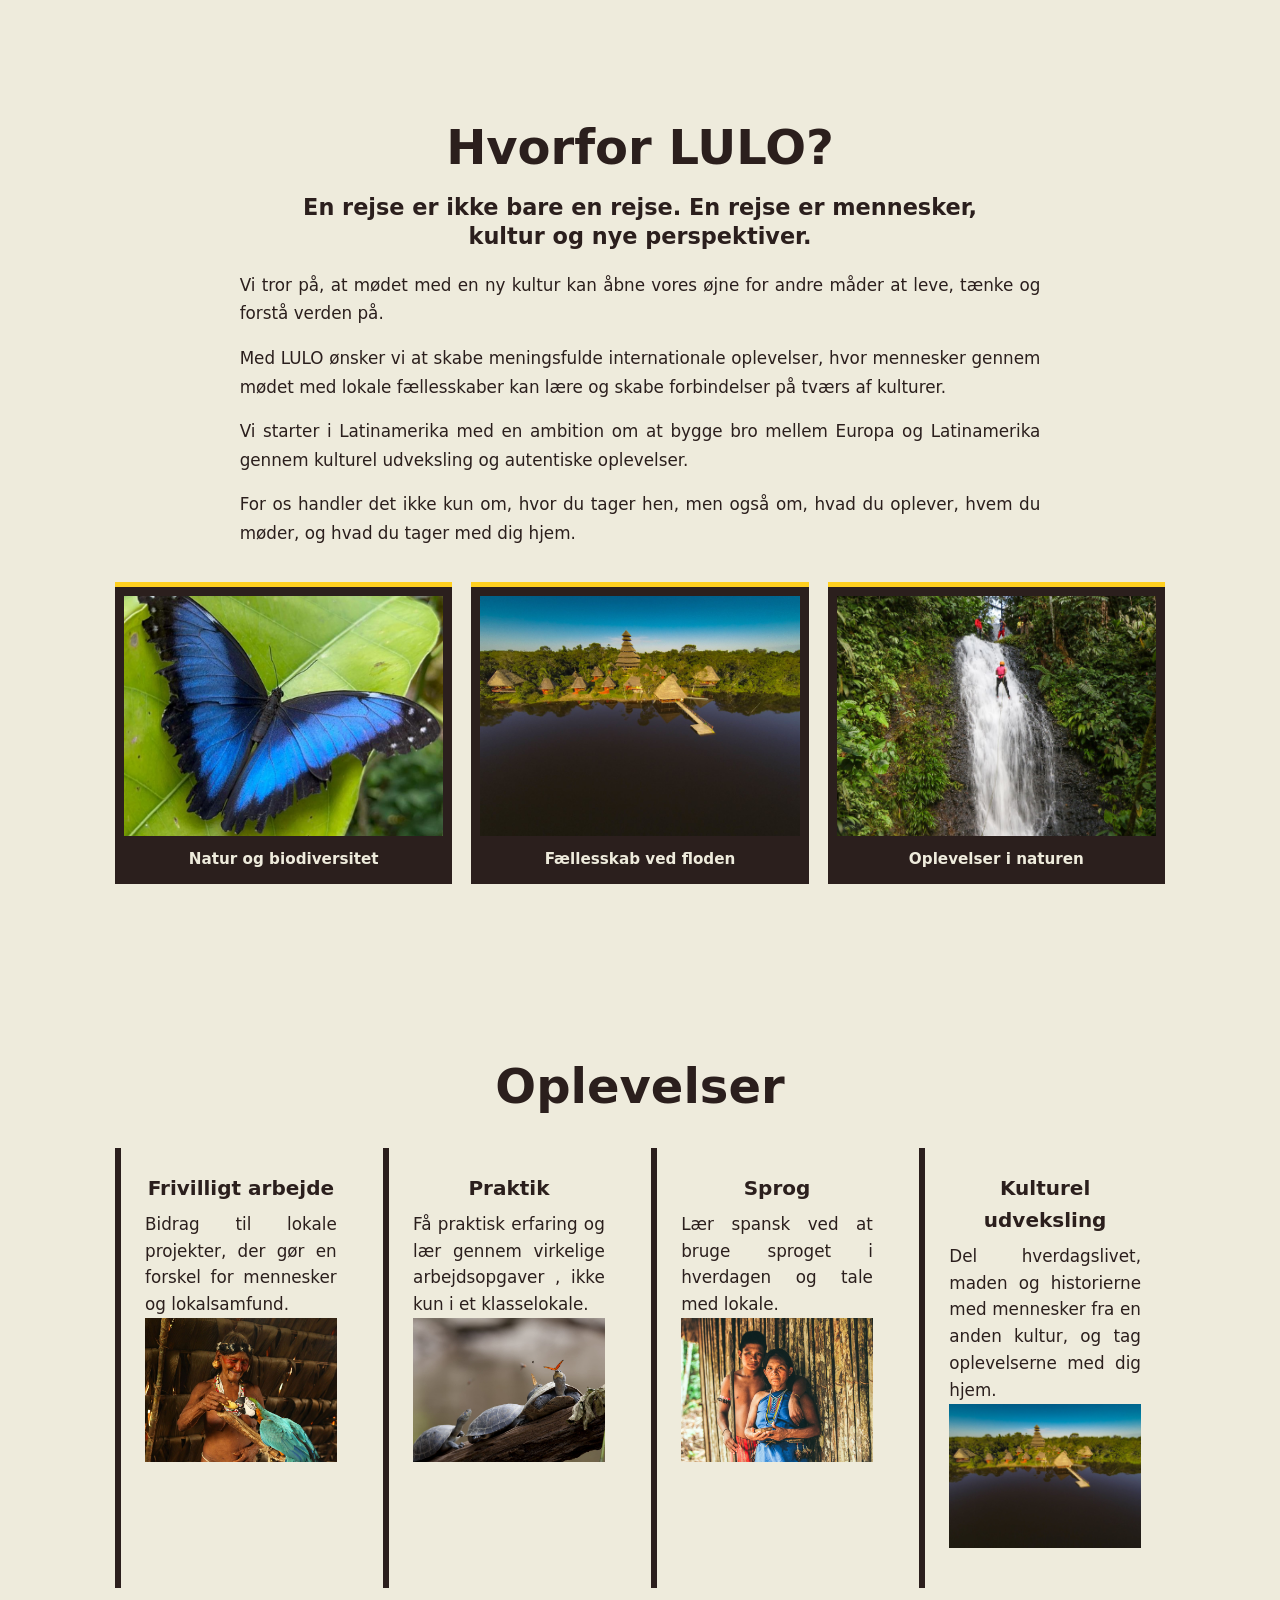
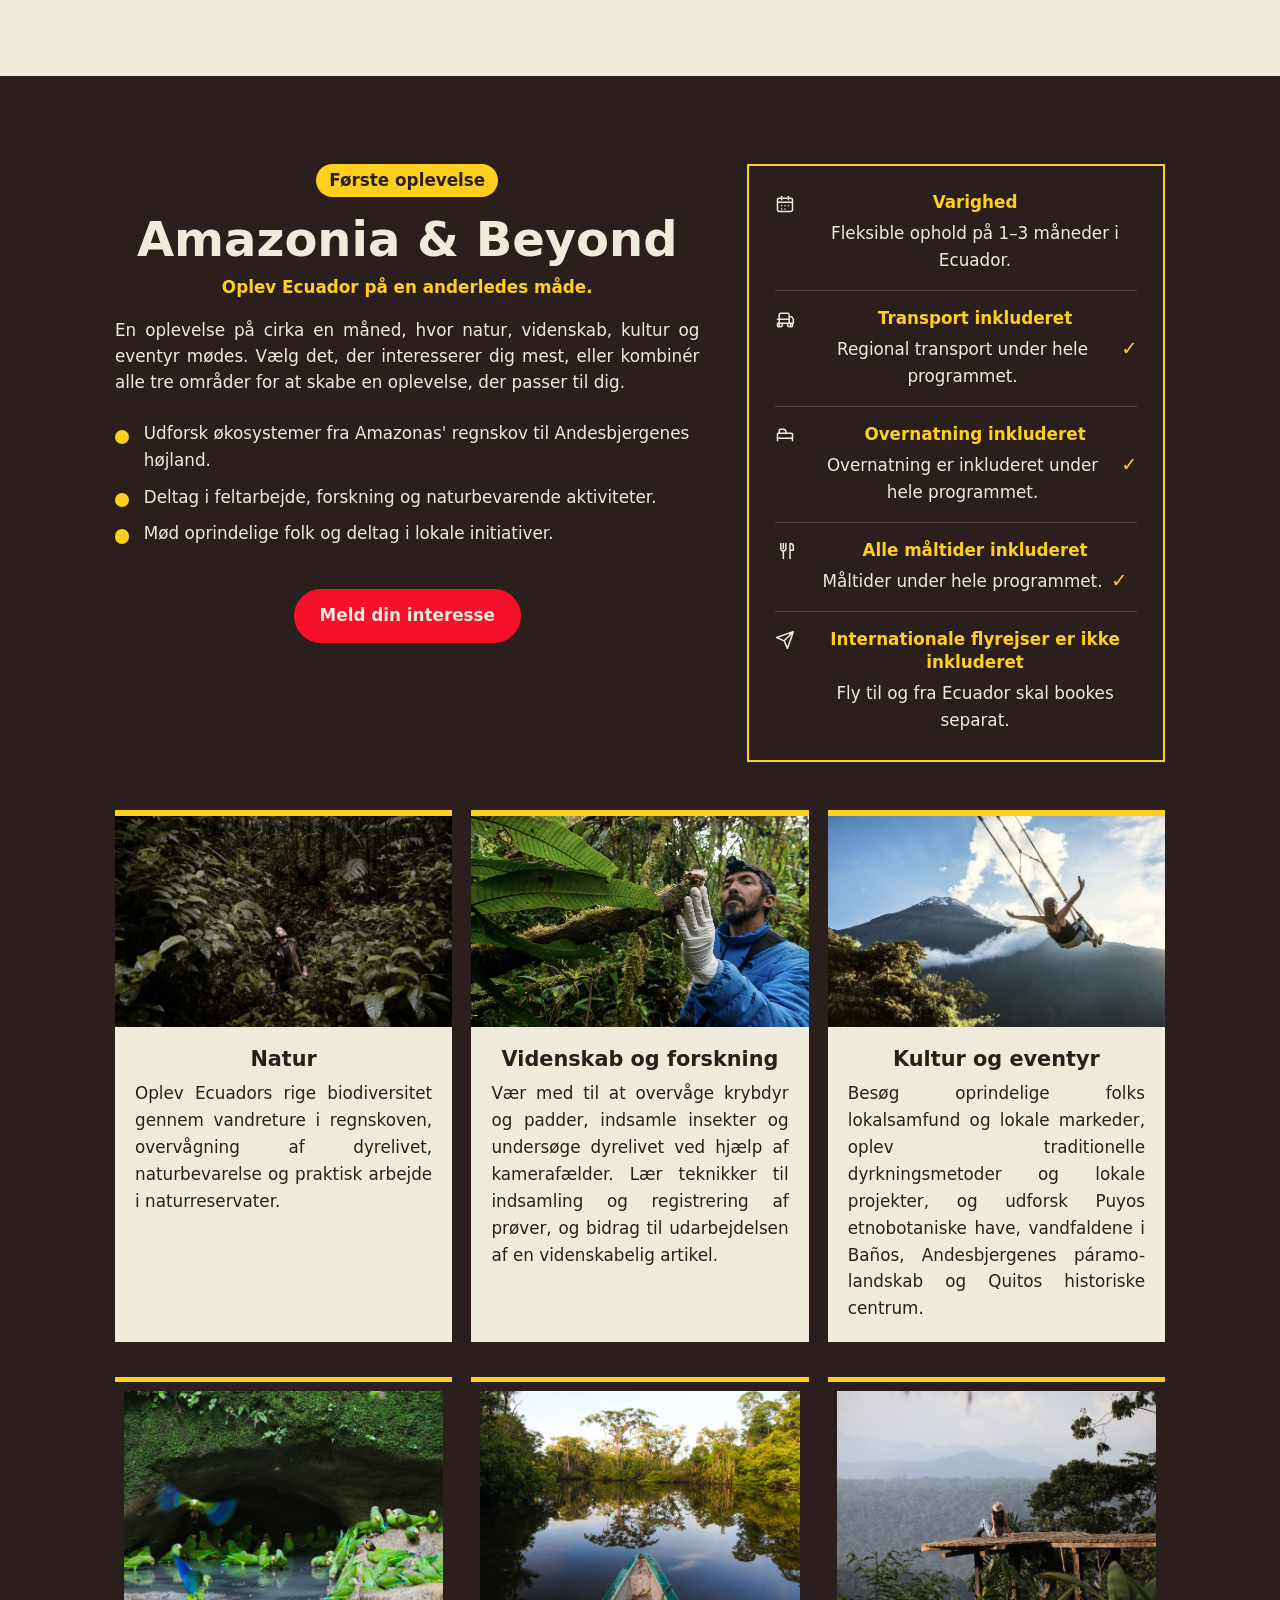
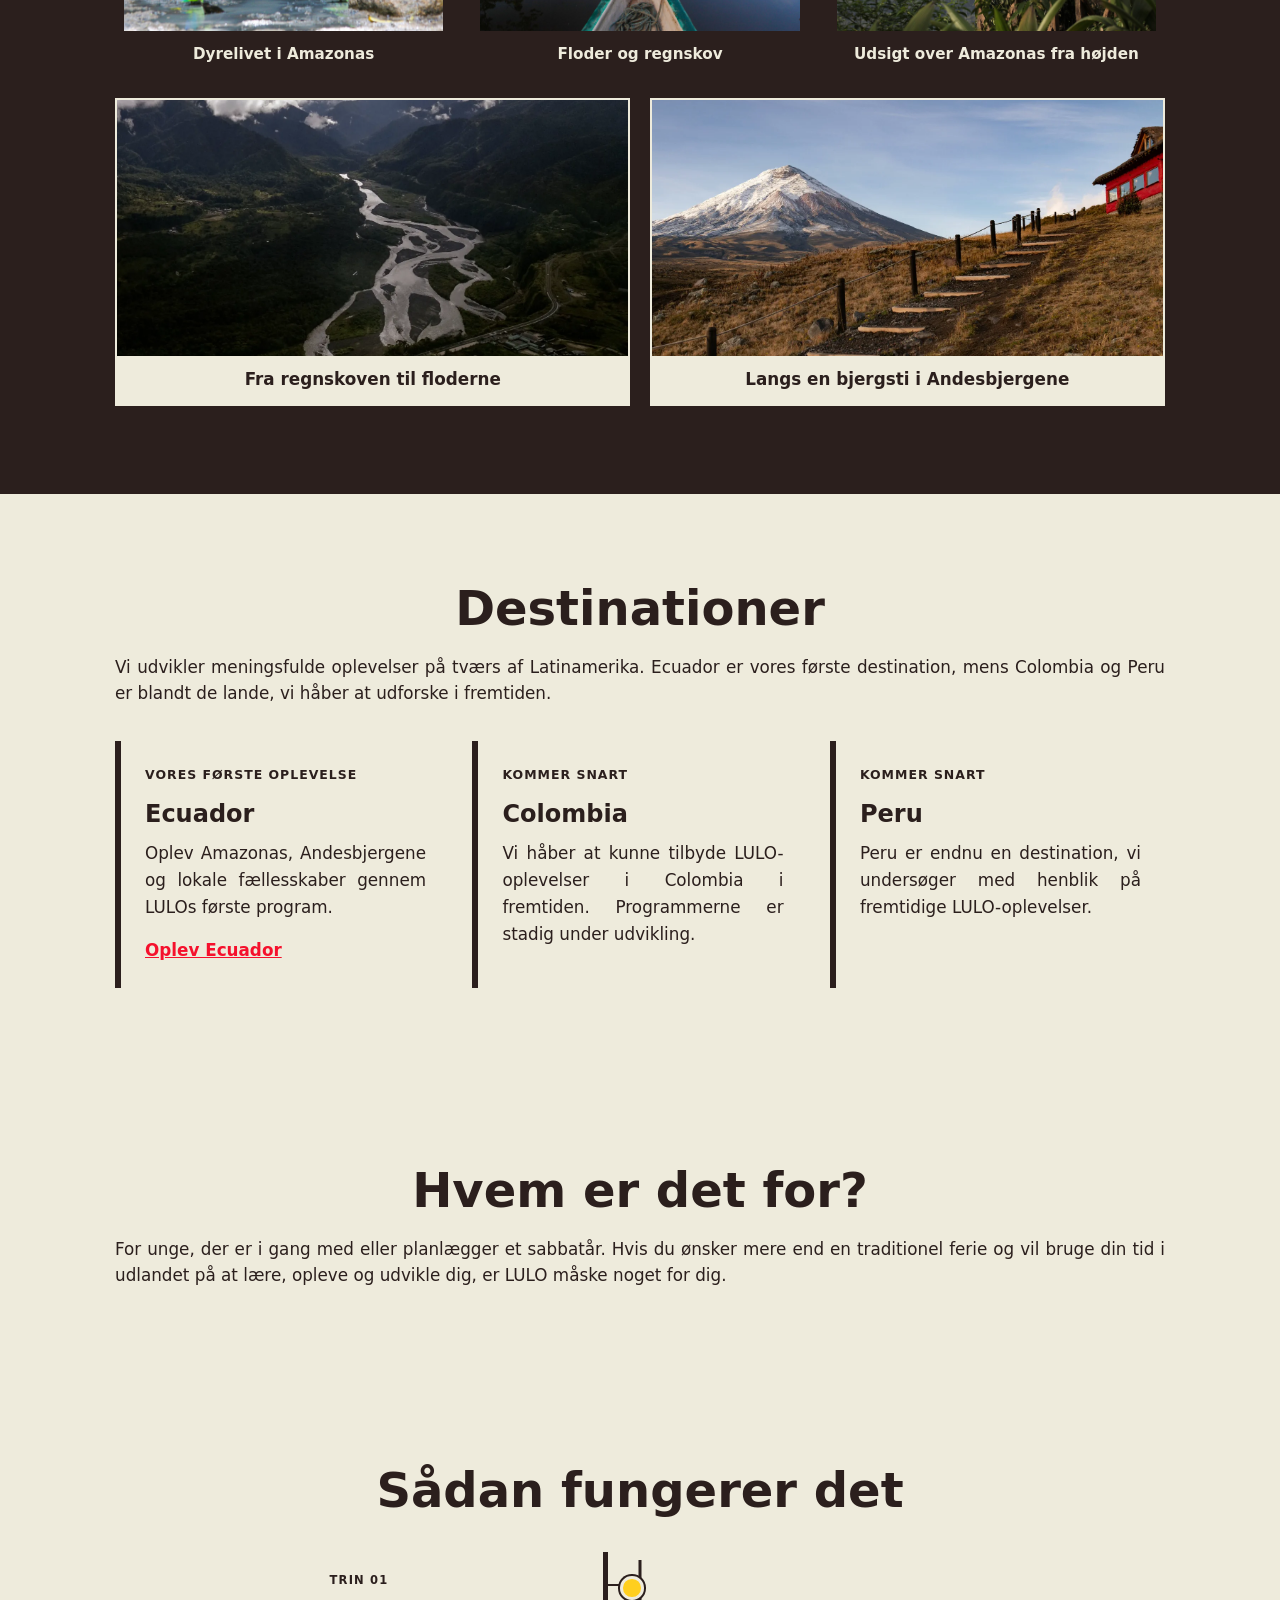
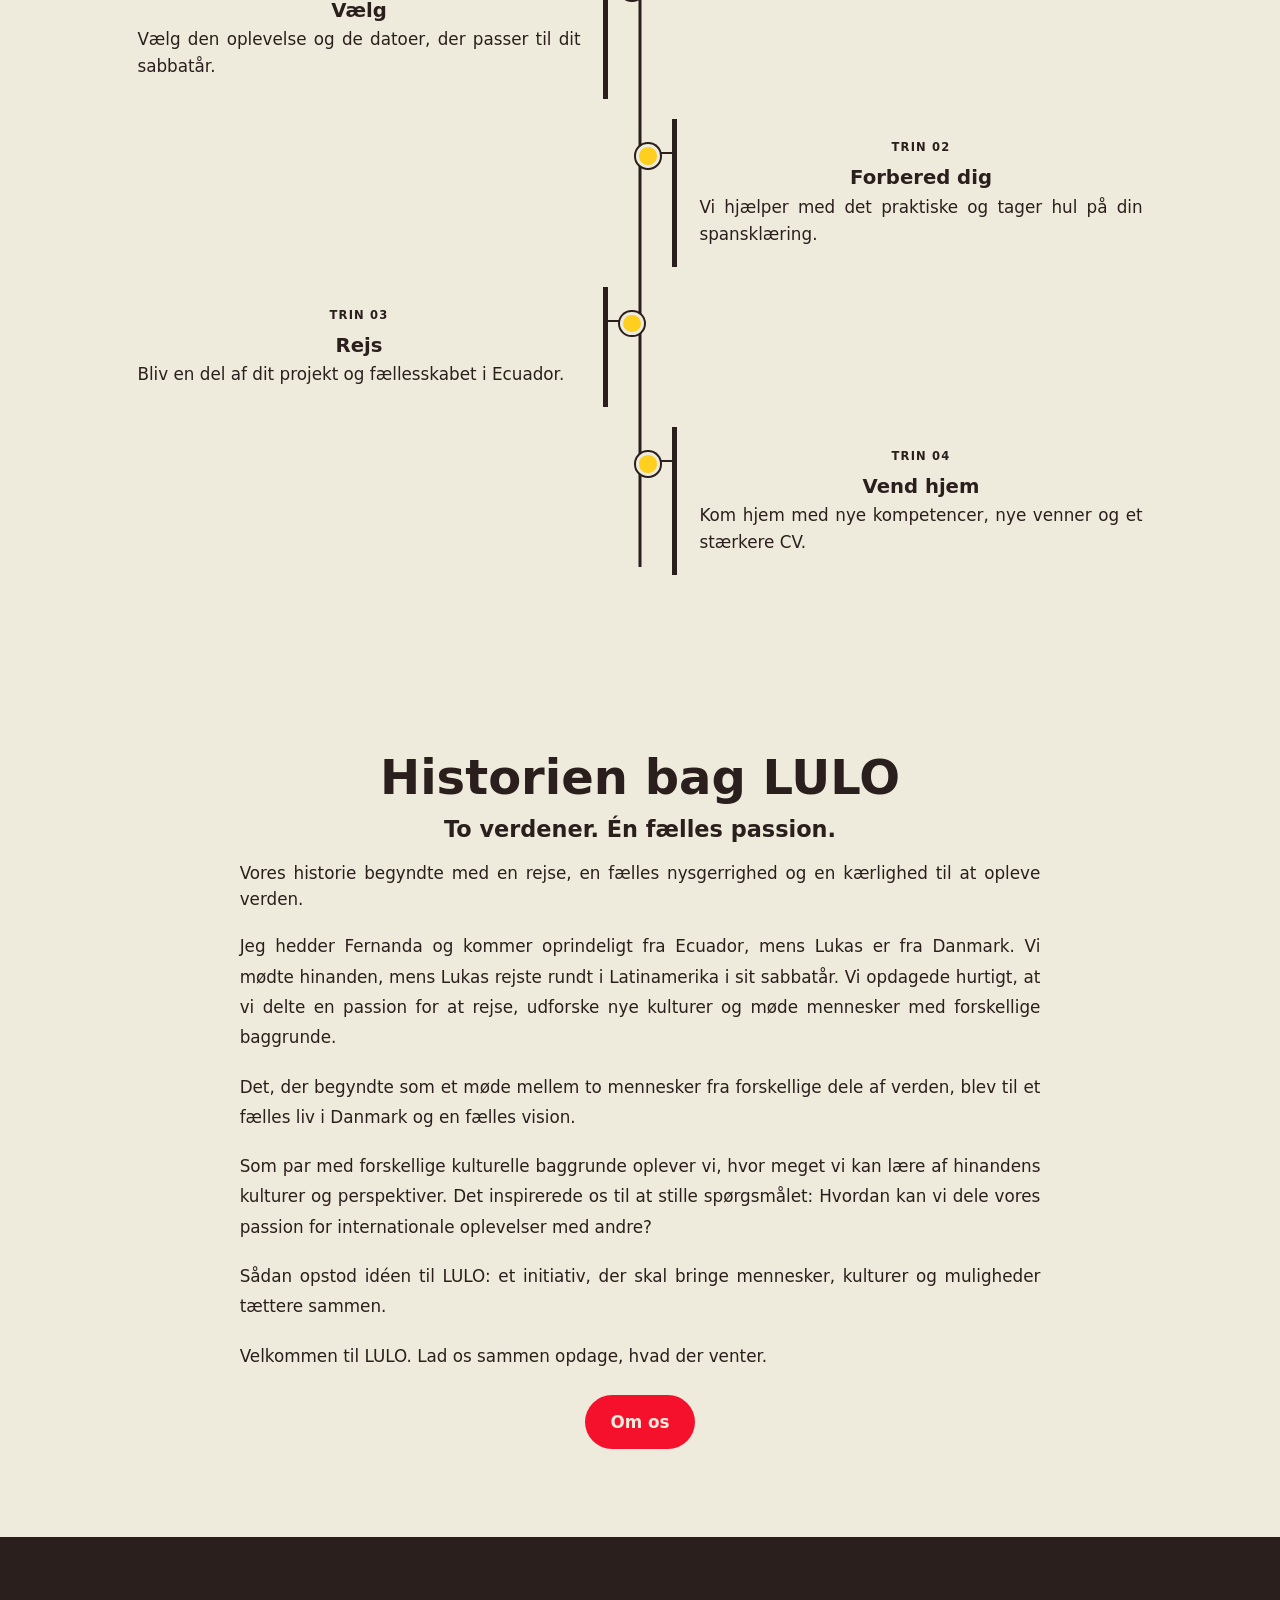
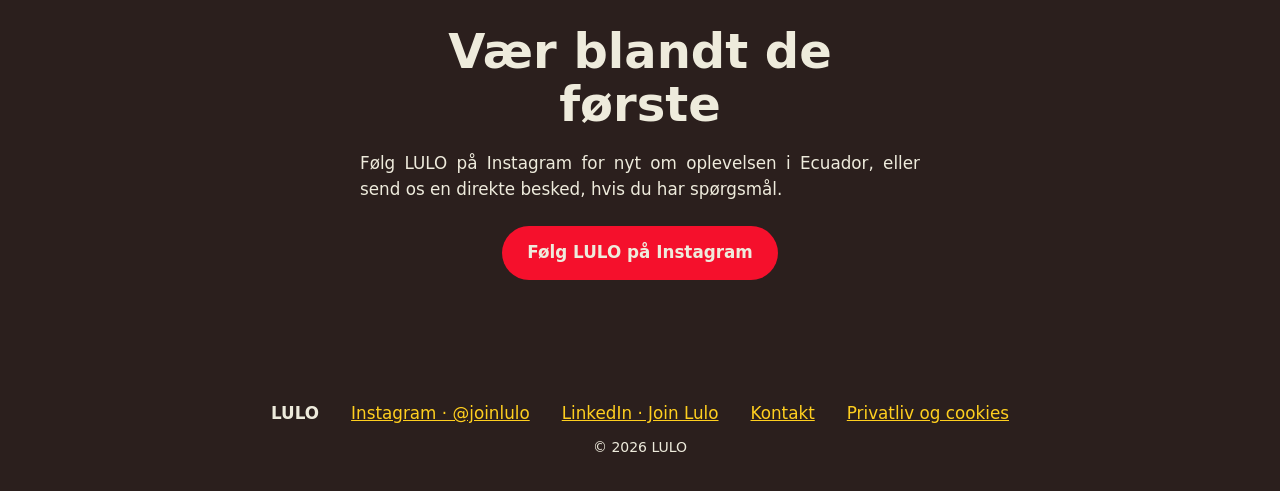
==== commit 76b996d9: "new commit fotos novas, texto melhorado, adição de informação no produto, adição do formulário na pa" ====
--- a/index.html
+++ b/index.html
@@ -4,7 +4,7 @@
   <!-- Basic page information and mobile viewport settings. -->
   <meta charset="utf-8">
   <meta name="viewport" content="width=device-width, initial-scale=1">
-  <title>LULO – Oplev Latinamerika på en anden måde</title>
+  <title>LULO – Oplev Latinamerika. Bliv en del af det.</title>
   <meta name="description" content="LULO forbinder unge danskere med meningsfulde kulturelle oplevelser i Latinamerika. Vi starter i Ecuador.">
 
   <!-- Use the visitor's system font; no external font request is needed. -->
@@ -43,9 +43,9 @@
     <!-- First section visitors see when they open the site. -->
     <section class="hero">
       <div class="hero-text" lang="da">
-        <h1>Oplev Latinamerika. Lad være med bare at besøge det.</h1>
-        <p>Kulturelle oplevelser for unge danskere, der vil mere end at rejse: deltag i lokale projekter, mød fællesskaber, og få erfaringer, du kan tage med dig videre.</p>
-        <a class="btn" href="#ecuador">Se den første oplevelse</a>
+        <h1>Oplev Latinamerika. Bliv en del af det.</h1>
+        <p>Mere end en rejse. Ægte kulturmøder, lokale fællesskaber og meningsfulde oplevelser.</p>
+        <a class="btn" href="#ecuador">Under første oplevelse</a>
       </div>
       <video
         class="hero-video"
@@ -69,17 +69,45 @@
         <p class="what-tagline">Oplev Latinamerika på en anden måde.</p>
         <p class="lead">LULO forbinder unge i Danmark med internationale oplevelser i Latinamerika, hvor kultur, lokale projekter og hverdagsliv mødes. Vi skaber muligheder for at udforske regionen gennem aktiviteter, der giver dig et indblik i livet uden for de velkendte rammer.</p>
       </div>
+      <div class="theme-gallery intro-theme-gallery" role="group" aria-label="LULOs oplevelser i naturen, kulturen og lokalsamfundene">
+        <figure class="theme-photo">
+          <img src="assets/lulo-photos/hummingbird.jpg" alt="En kolibri i Ecuadors skyskov" loading="lazy" decoding="async">
+          <figcaption>Natur og biodiversitet</figcaption>
+        </figure>
+        <figure class="theme-photo">
+          <img src="assets/lulo-photos/indigenous-community.jpg" alt="To kvinder fra et lokalsamfund i Amazonas" loading="lazy" decoding="async">
+          <figcaption>Kultur og fællesskab</figcaption>
+        </figure>
+        <figure class="theme-photo">
+          <img src="assets/lulo-photos/canopy-adventure.jpg" alt="En rejsende oplever en svævebane over en grøn dal i Baños" loading="lazy" decoding="async">
+          <figcaption>Aktive oplevelser</figcaption>
+        </figure>
+      </div>
     </section>
 
     <!-- Explains the motivation and values behind LULO. -->
     <section class="sec alt" id="why" lang="da">
       <div class="why-copy">
         <h2>Hvorfor LULO?</h2>
-        <h3>At rejse ud handler om mennesker, kultur og nye perspektiver.</h3>
+        <h3>En rejse er ikke bare en rejse. En rejse er mennesker, kultur og nye perspektiver.</h3>
         <p>Vi tror på, at mødet med en ny kultur kan åbne vores øjne for andre måder at leve, tænke og forstå verden på.</p>
-        <p>Med LULO ønsker vi at skabe meningsfulde internationale oplevelser, hvor mennesker kan møde lokale fællesskaber, lære gennem nye erfaringer og skabe forbindelser på tværs af kulturer.</p>
-        <p>Vi starter i Latinamerika med en ambition om at bygge bro mellem Europa og Latinamerika gennem kulturel udveksling, læring og autentiske oplevelser.</p>
+        <p>Med LULO ønsker vi at skabe meningsfulde internationale oplevelser, hvor mennesker gennem mødet med lokale fællesskaber kan lære og skabe forbindelser på tværs af kulturer.</p>
+        <p>Vi starter i Latinamerika med en ambition om at bygge bro mellem Europa og Latinamerika gennem kulturel udveksling og autentiske oplevelser.</p>
         <p>For os handler det ikke kun om, hvor du tager hen, men også om, hvad du oplever, hvem du møder, og hvad du tager med dig hjem.</p>
+      </div>
+      <div class="theme-gallery" role="group" aria-label="Natur, fællesskab og oplevelser i Ecuador">
+        <figure class="theme-photo">
+          <img src="assets/lulo-photos/butterfly.jpg" alt="En sommerfugl på et blad i den ecuadorianske regnskov" loading="lazy" decoding="async">
+          <figcaption>Natur og biodiversitet</figcaption>
+        </figure>
+        <figure class="theme-photo">
+          <img src="assets/lulo-photos/amazon-village.jpg" alt="Et lokalsamfund ved en flod i Amazonas" loading="lazy" decoding="async">
+          <figcaption>Fællesskab ved floden</figcaption>
+        </figure>
+        <figure class="theme-photo">
+          <img src="assets/lulo-photos/waterfall-adventure.jpg" alt="Rejsende udforsker et vandfald i den grønne skov" loading="lazy" decoding="async">
+          <figcaption>Oplevelser i naturen</figcaption>
+        </figure>
       </div>
     </section>
 
@@ -90,18 +118,22 @@
         <article class="card reveal">
           <h3>Frivilligt arbejde</h3>
           <p>Bidrag til lokale projekter, der gør en forskel for mennesker og lokalsamfund.</p>
+          <img class="experience-photo" src="assets/lulo-photos/community-visit.jpg" alt="Besøgende deltager i en aktivitet sammen med lokale" loading="lazy" decoding="async">
         </article>
         <article class="card reveal">
           <h3>Praktik</h3>
           <p>Få praktisk erfaring og lær gennem virkelige arbejdsopgaver , ikke kun i et klasselokale.</p>
+          <img class="experience-photo" src="assets/lulo-photos/wildlife.jpg" alt="En fugl og skildpadder i Amazonas' regnskov" loading="lazy" decoding="async">
         </article>
         <article class="card reveal">
           <h3>Sprog</h3>
           <p>Lær spansk ved at bruge sproget i hverdagen og tale med lokale.</p>
+          <img class="experience-photo" src="assets/lulo-photos/indigenous-family.jpg" alt="En mor og et barn fra et lokalsamfund i Amazonas" loading="lazy" decoding="async">
         </article>
         <article class="card reveal">
           <h3>Kulturel udveksling</h3>
           <p>Del hverdagslivet, maden og historierne med mennesker fra en anden kultur, og tag oplevelserne med dig hjem.</p>
+          <img class="experience-photo" src="assets/lulo-photos/amazon-village.jpg" alt="Et lokalsamfund ved en flod i Amazonas" loading="lazy" decoding="async">
         </article>
       </div>
 
@@ -120,7 +152,7 @@
             <li>Deltag i feltarbejde, forskning og naturbevarende aktiviteter.</li>
             <li>Mød oprindelige folk og deltag i lokale initiativer.</li>
           </ul>
-          <a class="btn yellow" href="#interest">Tilmeld din interesse</a>
+          <a class="btn yellow" href="#interest">Meld din interesse</a>
         </div>
         <aside class="facts">
           <dl>
@@ -141,6 +173,16 @@
               <div>
                 <dt>Transport inkluderet</dt>
                 <dd class="fact-description">Regional transport under hele programmet.<span class="fact-check" aria-hidden="true">✓</span></dd>
+              </div>
+            </div>
+            <div class="fact-item">
+              <svg class="fact-icon" viewBox="0 0 24 24" aria-hidden="true" focusable="false">
+                <rect x="3" y="10" width="18" height="6" rx="1"></rect>
+                <path d="M5 10V7a2 2 0 0 1 2-2h3a3 3 0 0 1 3 3v2M3 16v3M21 16v3"></path>
+              </svg>
+              <div>
+                <dt>Overnatning inkluderet</dt>
+                <dd class="fact-description">Overnatning er inkluderet under hele programmet.<span class="fact-check" aria-hidden="true">✓</span></dd>
               </div>
             </div>
             <div class="fact-item">
@@ -187,6 +229,21 @@
             <p>Besøg oprindelige folks lokalsamfund og lokale markeder, oplev traditionelle dyrkningsmetoder og lokale projekter, og udforsk Puyos etnobotaniske have, vandfaldene i Baños, Andesbjergenes páramo-landskab og Quitos historiske centrum.</p>
           </div>
         </article>
+      </div>
+
+      <div class="theme-gallery product-photo-gallery" role="group" aria-label="Biodiversitet, floder og landskaber i Amazonas">
+        <figure class="theme-photo">
+          <img src="assets/lulo-photos/parrots.jpg" alt="Farverige papegøjer i Amazonas' regnskov" loading="lazy" decoding="async">
+          <figcaption>Dyrelivet i Amazonas</figcaption>
+        </figure>
+        <figure class="theme-photo">
+          <img src="assets/lulo-photos/amazon-river.jpg" alt="En kano på en flod omgivet af Amazonas' regnskov" loading="lazy" decoding="async">
+          <figcaption>Floder og regnskov</figcaption>
+        </figure>
+        <figure class="theme-photo">
+          <img src="assets/lulo-photos/lagoon-lookout.jpg" alt="Udsigt over Amazonas' grønne landskab fra en platform" loading="lazy" decoding="async">
+          <figcaption>Udsigt over Amazonas fra højden</figcaption>
+        </figure>
       </div>
 
       <div class="product-landscapes">
--- a/css/style.css
+++ b/css/style.css
@@ -379,6 +379,42 @@
   text-align: center;
 }
 
+/* Tre billeder viser de vigtigste temaer i LULOs oplevelser. */
+.theme-gallery {
+  display: grid;
+  grid-template-columns: repeat(auto-fit, minmax(210px, 1fr));
+  gap: 1.2rem;
+  max-width: 1050px;
+  margin: 2.2rem auto 0;
+}
+
+.theme-photo {
+  min-width: 0;
+  overflow: hidden;
+  border-top: 5px solid var(--golden-yellow);
+  padding: .55rem;
+  background: var(--blackish-brown);
+  color: var(--soft-white);
+}
+
+.theme-photo img {
+  display: block;
+  width: 100%;
+  aspect-ratio: 4 / 3;
+  object-fit: cover;
+}
+
+.intro-theme-gallery .theme-photo:first-child img {
+  object-position: center 18%;
+}
+
+.theme-photo figcaption {
+  padding: .7rem .4rem .25rem;
+  font-size: .95rem;
+  font-weight: 700;
+  text-align: center;
+}
+
 /* Fundos alternativos usados para separar visualmente as secções. */
 .alt {
   background: var(--cream-shade);
@@ -553,6 +589,22 @@
 .card h3 {
   font-size: 1.25rem;
   margin-bottom: .4rem;
+}
+
+.experience-photo {
+  display: block;
+  width: 100%;
+  aspect-ratio: 4 / 3;
+  margin-bottom: 1rem;
+  object-fit: cover;
+}
+
+.story-photo-strip {
+  display: grid;
+  grid-template-columns: repeat(2, minmax(0, 1fr));
+  gap: 1.2rem;
+  max-width: 900px;
+  margin: 2.4rem auto 0;
 }
 
 /* Conteúdo da experiência no Equador e respetivos detalhes. */
@@ -889,6 +941,83 @@
   margin: 2.5rem auto 0;
 }
 
+.contact-form-wrap {
+  max-width: 760px;
+  margin: 3rem auto 0;
+  padding: clamp(1.25rem, 4vw, 2.25rem);
+  border: 2px solid var(--blackish-brown);
+  background: var(--soft-white);
+}
+
+.contact-form-wrap h2 {
+  margin-bottom: .6rem;
+  font-size: clamp(1.5rem, 3vw, 2rem);
+}
+
+.contact-form-intro {
+  margin-bottom: 1.5rem;
+}
+
+.contact-form {
+  display: grid;
+  gap: 1rem;
+}
+
+.contact-form-field {
+  display: grid;
+  gap: .4rem;
+}
+
+.contact-form-field label {
+  font-weight: 700;
+}
+
+.contact-form-field input,
+.contact-form-field textarea {
+  width: 100%;
+  border: 1px solid var(--blackish-brown);
+  border-radius: 4px;
+  padding: .75rem .85rem;
+  background: #fff;
+  color: var(--blackish-brown);
+  font: inherit;
+}
+
+.contact-form-field textarea {
+  min-height: 140px;
+  resize: vertical;
+}
+
+.contact-form .btn {
+  justify-self: start;
+  border: 0;
+  cursor: pointer;
+}
+
+.contact-form .btn:disabled {
+  cursor: wait;
+  opacity: .7;
+}
+
+.contact-form-privacy,
+.contact-form-status {
+  font-size: .9rem;
+  line-height: 1.5;
+}
+
+.contact-form-status:empty {
+  display: none;
+}
+
+.contact-form-status[data-state="error"] {
+  color: #9b1025;
+  font-weight: 700;
+}
+
+.form-honeypot {
+  display: none;
+}
+
 .contact-card {
   display: flex;
   min-height: 170px;
@@ -903,6 +1032,7 @@
   margin-bottom: .6rem;
   font-size: 1.2rem;
   line-height: 1.2;
+  font-weight: 400;
 }
 
 .contact-card address,
@@ -913,7 +1043,7 @@
 
 .contact-card a {
   color: var(--blackish-brown);
-  font-weight: 650;
+  font-weight: 400;
   text-decoration-color: transparent;
   transition: color .2s ease, text-decoration-color .2s ease;
 }
@@ -1005,6 +1135,10 @@
 }
 
 @media (max-width: 760px) {
+  .story-photo-strip {
+    grid-template-columns: 1fr;
+  }
+
   .hero,
   .product,
   .story-hero {
